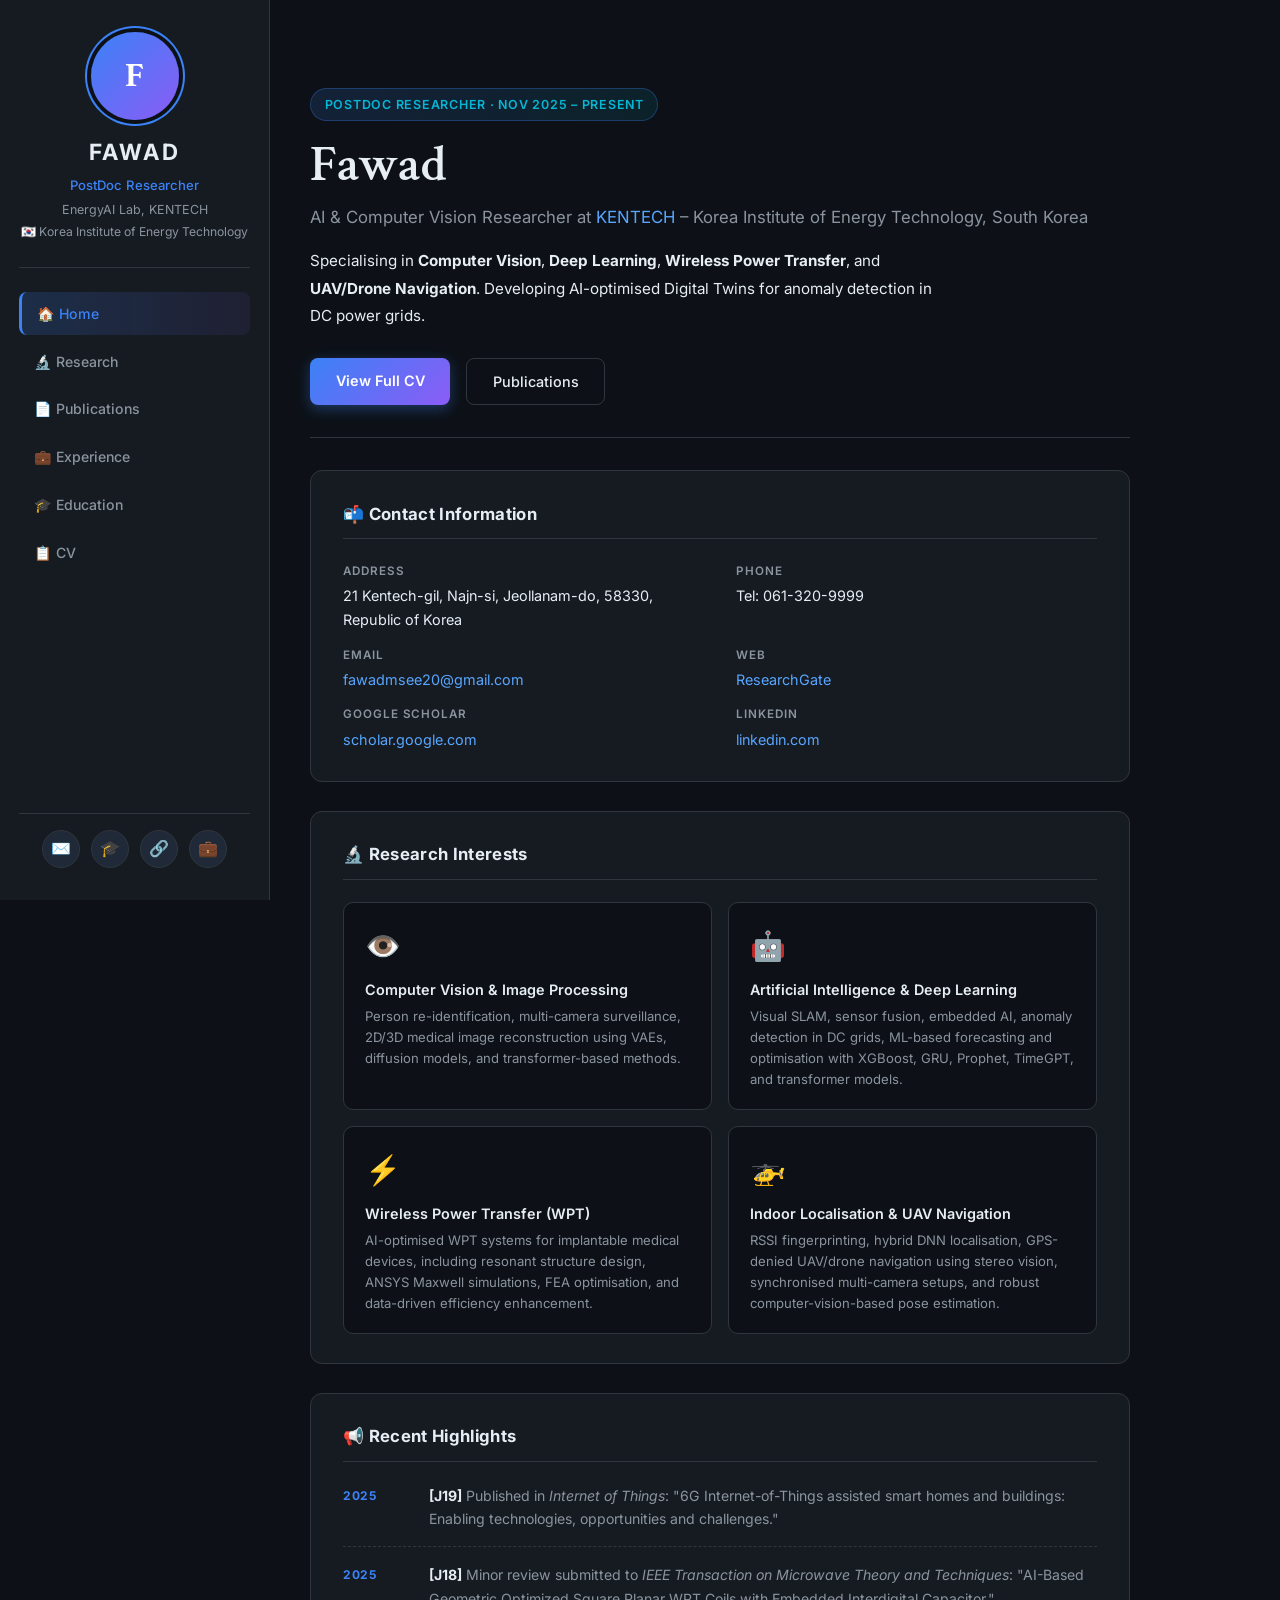
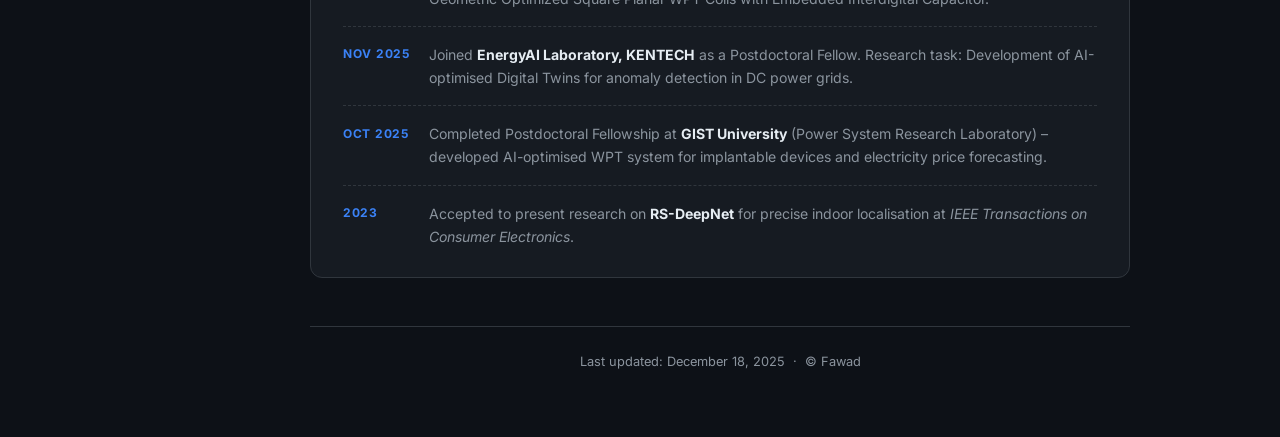
==== index.html @ e208a53b "Initial website upload" ====
<!DOCTYPE html>
<html lang="en">
<head>
  <meta charset="UTF-8" />
  <meta name="viewport" content="width=device-width, initial-scale=1.0" />
  <title>Fawad – PostDoc Researcher | EnergyAI, KENTECH</title>
  <meta name="description" content="Personal academic homepage of Fawad, PostDoc Researcher at EnergyAI Lab, KENTECH, South Korea. Research in Computer Vision, AI, Wireless Power Transfer, and UAV Navigation." />
  <link rel="preconnect" href="https://fonts.googleapis.com" />
  <link rel="preconnect" href="https://fonts.gstatic.com" crossorigin />
  <link href="https://fonts.googleapis.com/css2?family=Inter:wght@300;400;500;600;700&family=Crimson+Text:ital,wght@0,400;0,600;1,400&display=swap" rel="stylesheet" />
  <link rel="stylesheet" href="style.css" />
</head>
<body>

  <!-- Sidebar / Navigation -->
  <aside class="sidebar" id="sidebar">
    <div class="profile-card">
      <div class="avatar-ring">
        <div class="avatar-placeholder">F</div>
      </div>
      <h1 class="profile-name">FAWAD</h1>
      <p class="profile-title">PostDoc Researcher</p>
      <p class="profile-inst">EnergyAI Lab, KENTECH</p>
      <p class="profile-loc">🇰🇷 Korea Institute of Energy Technology</p>
    </div>

    <nav class="nav-links" id="nav-links">
      <a href="index.html" class="nav-item active" id="nav-home">🏠 Home</a>
      <a href="research.html" class="nav-item" id="nav-research">🔬 Research</a>
      <a href="publications.html" class="nav-item" id="nav-pubs">📄 Publications</a>
      <a href="experience.html" class="nav-item" id="nav-exp">💼 Experience</a>
      <a href="education.html" class="nav-item" id="nav-edu">🎓 Education</a>
      <a href="cv.html" class="nav-item" id="nav-cv">📋 CV</a>
    </nav>

    <div class="social-links">
      <a href="mailto:fawadmsee20@gmail.com" class="social-btn" id="btn-email" title="Email">✉️</a>
      <a href="https://scholar.google.com/" class="social-btn" id="btn-scholar" title="Google Scholar" target="_blank">🎓</a>
      <a href="https://www.researchgate.net" class="social-btn" id="btn-rg" title="ResearchGate" target="_blank">🔗</a>
      <a href="https://www.linkedin.com/" class="social-btn" id="btn-linkedin" title="LinkedIn" target="_blank">💼</a>
    </div>
  </aside>

  <!-- Hamburger for mobile -->
  <button class="hamburger" id="hamburger" aria-label="Open menu">☰</button>

  <!-- Main Content -->
  <main class="main-content">

    <!-- Hero Section -->
    <section class="hero-section" id="section-about">
      <div class="hero-text">
        <div class="hero-badge">PostDoc Researcher · Nov 2025 – Present</div>
        <h2 class="hero-name">Fawad</h2>
        <p class="hero-subtitle">
          AI & Computer Vision Researcher at <a href="https://www.kentech.ac.kr/" target="_blank">KENTECH</a> –
          Korea Institute of Energy Technology, South Korea
        </p>
        <p class="hero-desc">
          Specialising in <strong>Computer Vision</strong>, <strong>Deep Learning</strong>,
          <strong>Wireless Power Transfer</strong>, and <strong>UAV/Drone Navigation</strong>.
          Developing AI-optimised Digital Twins for anomaly detection in DC power grids.
        </p>
        <div class="hero-actions">
          <a href="cv.html" class="btn-primary" id="btn-view-cv">View Full CV</a>
          <a href="publications.html" class="btn-secondary" id="btn-pubs">Publications</a>
        </div>
      </div>
    </section>

    <!-- Contact Info -->
    <section class="card-section" id="section-contact">
      <h3 class="section-title">📬 Contact Information</h3>
      <div class="contact-grid">
        <div class="contact-item">
          <span class="contact-label">Address</span>
          <span class="contact-value">21 Kentech-gil, Najn-si, Jeollanam-do, 58330, Republic of Korea</span>
        </div>
        <div class="contact-item">
          <span class="contact-label">Phone</span>
          <span class="contact-value">Tel: 061-320-9999</span>
        </div>
        <div class="contact-item">
          <span class="contact-label">Email</span>
          <span class="contact-value"><a href="mailto:fawadmsee20@gmail.com">fawadmsee20@gmail.com</a></span>
        </div>
        <div class="contact-item">
          <span class="contact-label">Web</span>
          <span class="contact-value"><a href="https://www.researchgate.net" target="_blank">ResearchGate</a></span>
        </div>
        <div class="contact-item">
          <span class="contact-label">Google Scholar</span>
          <span class="contact-value"><a href="https://scholar.google.com/" target="_blank">scholar.google.com</a></span>
        </div>
        <div class="contact-item">
          <span class="contact-label">LinkedIn</span>
          <span class="contact-value"><a href="https://www.linkedin.com/" target="_blank">linkedin.com</a></span>
        </div>
      </div>
    </section>

    <!-- Research Interests -->
    <section class="card-section" id="section-interests">
      <h3 class="section-title">🔬 Research Interests</h3>
      <div class="interest-grid">
        <div class="interest-card" id="interest-cv">
          <div class="interest-icon">👁️</div>
          <h4>Computer Vision & Image Processing</h4>
          <p>Person re-identification, multi-camera surveillance, 2D/3D medical image reconstruction using VAEs, diffusion models, and transformer-based methods.</p>
        </div>
        <div class="interest-card" id="interest-ai">
          <div class="interest-icon">🤖</div>
          <h4>Artificial Intelligence & Deep Learning</h4>
          <p>Visual SLAM, sensor fusion, embedded AI, anomaly detection in DC grids, ML-based forecasting and optimisation with XGBoost, GRU, Prophet, TimeGPT, and transformer models.</p>
        </div>
        <div class="interest-card" id="interest-wpt">
          <div class="interest-icon">⚡</div>
          <h4>Wireless Power Transfer (WPT)</h4>
          <p>AI-optimised WPT systems for implantable medical devices, including resonant structure design, ANSYS Maxwell simulations, FEA optimisation, and data-driven efficiency enhancement.</p>
        </div>
        <div class="interest-card" id="interest-uav">
          <div class="interest-icon">🚁</div>
          <h4>Indoor Localisation & UAV Navigation</h4>
          <p>RSSI fingerprinting, hybrid DNN localisation, GPS-denied UAV/drone navigation using stereo vision, synchronised multi-camera setups, and robust computer-vision-based pose estimation.</p>
        </div>
      </div>
    </section>

    <!-- Recent Highlights -->
    <section class="card-section" id="section-news">
      <h3 class="section-title">📢 Recent Highlights</h3>
      <ul class="news-list">
        <li class="news-item">
          <span class="news-date">2025</span>
          <div class="news-content">
            <strong>[J19]</strong> Published in <em>Internet of Things</em>: "6G Internet-of-Things assisted smart homes and buildings: Enabling technologies, opportunities and challenges."
          </div>
        </li>
        <li class="news-item">
          <span class="news-date">2025</span>
          <div class="news-content">
            <strong>[J18]</strong> Minor review submitted to <em>IEEE Transaction on Microwave Theory and Techniques</em>: "AI-Based Geometric Optimized Square Planar WPT Coils with Embedded Interdigital Capacitor."
          </div>
        </li>
        <li class="news-item">
          <span class="news-date">Nov 2025</span>
          <div class="news-content">
            Joined <strong>EnergyAI Laboratory, KENTECH</strong> as a Postdoctoral Fellow. Research task: Development of AI-optimised Digital Twins for anomaly detection in DC power grids.
          </div>
        </li>
        <li class="news-item">
          <span class="news-date">Oct 2025</span>
          <div class="news-content">
            Completed Postdoctoral Fellowship at <strong>GIST University</strong> (Power System Research Laboratory) – developed AI-optimised WPT system for implantable devices and electricity price forecasting.
          </div>
        </li>
        <li class="news-item">
          <span class="news-date">2023</span>
          <div class="news-content">
            Accepted to present research on <strong>RS-DeepNet</strong> for precise indoor localisation at <em>IEEE Transactions on Consumer Electronics</em>.
          </div>
        </li>
      </ul>
    </section>

    <footer class="page-footer">
      <p>Last updated: December 18, 2025 &nbsp;·&nbsp; © Fawad</p>
    </footer>

  </main>

  <script src="app.js"></script>
</body>
</html>
---- style.css ----
/* ===================================================
   Fawad Academic Homepage – style.css
   =================================================== */

/* --- Reset & Base --- */
*, *::before, *::after { box-sizing: border-box; margin: 0; padding: 0; }

:root {
  --bg-dark:    #0d1117;
  --bg-card:    #161b22;
  --bg-hover:   #1f2937;
  --accent:     #3b82f6;
  --accent-2:   #8b5cf6;
  --accent-3:   #06b6d4;
  --text-main:  #e6edf3;
  --text-muted: #8b949e;
  --text-link:  #58a6ff;
  --border:     #30363d;
  --sidebar-w:  270px;
  --radius:     12px;
  --shadow:     0 4px 24px rgba(0,0,0,.4);
}

html { scroll-behavior: smooth; }

body {
  font-family: 'Inter', sans-serif;
  background: var(--bg-dark);
  color: var(--text-main);
  display: flex;
  min-height: 100vh;
  line-height: 1.7;
}

a { color: var(--text-link); text-decoration: none; transition: color .2s; }
a:hover { color: #79c0ff; text-decoration: underline; }

/* ===================================================
   SIDEBAR
   =================================================== */
.sidebar {
  width: var(--sidebar-w);
  min-height: 100vh;
  background: var(--bg-card);
  border-right: 1px solid var(--border);
  position: fixed;
  top: 0; left: 0;
  display: flex;
  flex-direction: column;
  padding: 2rem 1.2rem;
  gap: 1.5rem;
  z-index: 100;
  transition: transform .3s ease;
}

/* Profile Card */
.profile-card {
  text-align: center;
  padding-bottom: 1.5rem;
  border-bottom: 1px solid var(--border);
}

.avatar-ring {
  width: 88px; height: 88px;
  border-radius: 50%;
  background: linear-gradient(135deg, var(--accent), var(--accent-2));
  display: flex; align-items: center; justify-content: center;
  margin: 0 auto 0.8rem;
  box-shadow: 0 0 0 4px var(--bg-dark), 0 0 0 6px var(--accent);
  animation: pulse-ring 3s ease-in-out infinite;
}

@keyframes pulse-ring {
  0%, 100% { box-shadow: 0 0 0 4px var(--bg-dark), 0 0 0 6px var(--accent); }
  50%       { box-shadow: 0 0 0 4px var(--bg-dark), 0 0 0 8px var(--accent-2); }
}

.avatar-placeholder {
  font-size: 2.2rem;
  font-weight: 700;
  color: #fff;
  font-family: 'Crimson Text', serif;
}

.profile-name {
  font-size: 1.4rem;
  font-weight: 700;
  letter-spacing: 0.12em;
  color: var(--text-main);
  margin-bottom: 0.2rem;
}

.profile-title {
  font-size: 0.82rem;
  color: var(--accent);
  font-weight: 500;
  margin-bottom: 0.15rem;
}

.profile-inst {
  font-size: 0.78rem;
  color: var(--text-muted);
  margin-bottom: 0.15rem;
}

.profile-loc {
  font-size: 0.76rem;
  color: var(--text-muted);
}

/* Nav Links */
.nav-links {
  display: flex;
  flex-direction: column;
  gap: 0.3rem;
  flex: 1;
}

.nav-item {
  display: block;
  padding: 0.6rem 0.9rem;
  border-radius: 8px;
  font-size: 0.88rem;
  font-weight: 500;
  color: var(--text-muted);
  transition: background .2s, color .2s, transform .15s;
  text-decoration: none;
}

.nav-item:hover {
  background: var(--bg-hover);
  color: var(--text-main);
  transform: translateX(4px);
  text-decoration: none;
}

.nav-item.active {
  background: linear-gradient(90deg, rgba(59,130,246,.18), rgba(139,92,246,.08));
  color: var(--accent);
  border-left: 3px solid var(--accent);
}

/* Social Links */
.social-links {
  display: flex;
  justify-content: center;
  gap: 0.7rem;
  padding-top: 1rem;
  border-top: 1px solid var(--border);
}

.social-btn {
  width: 38px; height: 38px;
  border-radius: 50%;
  background: var(--bg-hover);
  border: 1px solid var(--border);
  display: flex; align-items: center; justify-content: center;
  font-size: 1rem;
  text-decoration: none;
  transition: transform .2s, background .2s, box-shadow .2s;
}

.social-btn:hover {
  transform: translateY(-3px);
  background: var(--accent);
  box-shadow: 0 4px 12px rgba(59,130,246,.4);
  text-decoration: none;
}

/* ===================================================
   MAIN CONTENT
   =================================================== */
.main-content {
  margin-left: var(--sidebar-w);
  flex: 1;
  padding: 2.5rem 2.5rem 4rem;
  max-width: 900px;
}

/* ===================================================
   HERO SECTION
   =================================================== */
.hero-section {
  padding: 3rem 0 2rem;
  border-bottom: 1px solid var(--border);
  margin-bottom: 2rem;
}

.hero-badge {
  display: inline-block;
  background: linear-gradient(90deg, rgba(59,130,246,.15), rgba(6,182,212,.1));
  border: 1px solid rgba(59,130,246,.3);
  color: var(--accent-3);
  font-size: 0.78rem;
  font-weight: 600;
  padding: 0.3rem 0.85rem;
  border-radius: 999px;
  letter-spacing: 0.06em;
  margin-bottom: 1rem;
  text-transform: uppercase;
}

.hero-name {
  font-family: 'Crimson Text', serif;
  font-size: 3.2rem;
  font-weight: 600;
  color: var(--text-main);
  line-height: 1.1;
  margin-bottom: 0.6rem;
  background: linear-gradient(135deg, #e6edf3 40%, var(--accent));
  -webkit-background-clip: text;
  -webkit-text-fill-color: transparent;
  background-clip: text;
}

.hero-subtitle {
  font-size: 1.05rem;
  color: var(--text-muted);
  margin-bottom: 1rem;
}

.hero-desc {
  font-size: 0.95rem;
  color: var(--text-main);
  max-width: 640px;
  margin-bottom: 1.8rem;
  line-height: 1.8;
}

.hero-actions {
  display: flex;
  gap: 1rem;
  flex-wrap: wrap;
}

.btn-primary {
  padding: 0.65rem 1.6rem;
  background: linear-gradient(135deg, var(--accent), var(--accent-2));
  color: #fff;
  border-radius: 8px;
  font-weight: 600;
  font-size: 0.9rem;
  transition: transform .2s, box-shadow .2s;
  text-decoration: none;
  box-shadow: 0 4px 14px rgba(59,130,246,.35);
}

.btn-primary:hover {
  transform: translateY(-2px);
  box-shadow: 0 6px 20px rgba(59,130,246,.5);
  color: #fff;
  text-decoration: none;
}

.btn-secondary {
  padding: 0.65rem 1.6rem;
  background: transparent;
  color: var(--text-main);
  border: 1px solid var(--border);
  border-radius: 8px;
  font-weight: 500;
  font-size: 0.9rem;
  transition: background .2s, border-color .2s, transform .2s;
  text-decoration: none;
}

.btn-secondary:hover {
  background: var(--bg-hover);
  border-color: var(--accent);
  color: var(--text-main);
  transform: translateY(-2px);
  text-decoration: none;
}

/* ===================================================
   CARD SECTIONS
   =================================================== */
.card-section {
  background: var(--bg-card);
  border: 1px solid var(--border);
  border-radius: var(--radius);
  padding: 1.8rem 2rem;
  margin-bottom: 1.8rem;
  transition: box-shadow .3s;
}

.card-section:hover {
  box-shadow: var(--shadow);
}

.section-title {
  font-size: 1.05rem;
  font-weight: 700;
  color: var(--text-main);
  margin-bottom: 1.4rem;
  padding-bottom: 0.6rem;
  border-bottom: 1px solid var(--border);
  letter-spacing: 0.02em;
}

/* Contact Grid */
.contact-grid {
  display: grid;
  grid-template-columns: 1fr 1fr;
  gap: 0.8rem 2rem;
}

.contact-item {
  display: flex;
  flex-direction: column;
  gap: 0.15rem;
}

.contact-label {
  font-size: 0.73rem;
  text-transform: uppercase;
  letter-spacing: 0.08em;
  color: var(--text-muted);
  font-weight: 600;
}

.contact-value {
  font-size: 0.9rem;
  color: var(--text-main);
}

/* Interest Cards */
.interest-grid {
  display: grid;
  grid-template-columns: 1fr 1fr;
  gap: 1rem;
}

.interest-card {
  background: var(--bg-dark);
  border: 1px solid var(--border);
  border-radius: 10px;
  padding: 1.2rem 1.3rem;
  transition: border-color .25s, transform .25s, box-shadow .25s;
  cursor: default;
}

.interest-card:hover {
  border-color: var(--accent);
  transform: translateY(-3px);
  box-shadow: 0 8px 24px rgba(59,130,246,.15);
}

.interest-icon {
  font-size: 1.8rem;
  margin-bottom: 0.6rem;
}

.interest-card h4 {
  font-size: 0.9rem;
  font-weight: 600;
  color: var(--text-main);
  margin-bottom: 0.4rem;
  line-height: 1.3;
}

.interest-card p {
  font-size: 0.82rem;
  color: var(--text-muted);
  line-height: 1.6;
}

/* News List */
.news-list {
  list-style: none;
  display: flex;
  flex-direction: column;
  gap: 1rem;
}

.news-item {
  display: flex;
  gap: 1rem;
  align-items: flex-start;
  padding-bottom: 1rem;
  border-bottom: 1px dashed var(--border);
}

.news-item:last-child { border-bottom: none; padding-bottom: 0; }

.news-date {
  min-width: 70px;
  font-size: 0.75rem;
  font-weight: 700;
  color: var(--accent);
  text-transform: uppercase;
  letter-spacing: 0.06em;
  padding-top: 0.1rem;
}

.news-content {
  font-size: 0.88rem;
  color: var(--text-muted);
  line-height: 1.65;
}

.news-content strong { color: var(--text-main); }

/* ===================================================
   PUBLICATION LIST
   =================================================== */
.pub-list { list-style: none; display: flex; flex-direction: column; gap: 1.2rem; }

.pub-item {
  background: var(--bg-dark);
  border: 1px solid var(--border);
  border-left: 3px solid var(--accent);
  border-radius: 8px;
  padding: 1rem 1.2rem;
  transition: border-color .25s, box-shadow .25s;
}

.pub-item:hover {
  border-left-color: var(--accent-2);
  box-shadow: 0 4px 16px rgba(139,92,246,.15);
}

.pub-label {
  font-size: 0.72rem;
  font-weight: 700;
  color: var(--accent);
  letter-spacing: 0.08em;
  text-transform: uppercase;
  margin-bottom: 0.3rem;
}

.pub-title {
  font-size: 0.9rem;
  font-weight: 600;
  color: var(--text-main);
  line-height: 1.4;
  margin-bottom: 0.3rem;
}

.pub-authors {
  font-size: 0.82rem;
  color: var(--text-muted);
  margin-bottom: 0.25rem;
}

.pub-venue {
  font-size: 0.8rem;
  color: var(--accent-3);
  font-style: italic;
}

.pub-doi {
  font-size: 0.78rem;
  color: var(--text-muted);
  margin-top: 0.3rem;
}

/* ===================================================
   EXPERIENCE / TIMELINE
   =================================================== */
.timeline { display: flex; flex-direction: column; gap: 0; }

.timeline-item {
  display: flex;
  gap: 1.2rem;
  padding-bottom: 1.8rem;
  position: relative;
}

.timeline-item::before {
  content: '';
  position: absolute;
  left: 18px; top: 30px;
  width: 2px;
  height: calc(100% - 10px);
  background: var(--border);
}

.timeline-item:last-child::before { display: none; }

.timeline-dot {
  min-width: 38px; min-height: 38px;
  width: 38px; height: 38px;
  border-radius: 50%;
  background: linear-gradient(135deg, var(--accent), var(--accent-2));
  display: flex; align-items: center; justify-content: center;
  font-size: 1rem;
  flex-shrink: 0;
  margin-top: 0.2rem;
  box-shadow: 0 0 0 3px var(--bg-dark);
}

.timeline-body { flex: 1; }

.timeline-date {
  font-size: 0.75rem;
  font-weight: 700;
  color: var(--accent);
  letter-spacing: 0.06em;
  text-transform: uppercase;
  margin-bottom: 0.2rem;
}

.timeline-title {
  font-size: 1rem;
  font-weight: 700;
  color: var(--text-main);
  margin-bottom: 0.15rem;
}

.timeline-sub {
  font-size: 0.85rem;
  color: var(--accent-3);
  font-style: italic;
  margin-bottom: 0.5rem;
}

.timeline-desc {
  font-size: 0.85rem;
  color: var(--text-muted);
  line-height: 1.6;
}

.timeline-desc ul {
  padding-left: 1.2rem;
  margin-top: 0.4rem;
}

.timeline-desc li { margin-bottom: 0.25rem; }

/* ===================================================
   CV PAGE
   =================================================== */
.cv-embed-section {
  text-align: center;
  padding: 2rem 0;
}

.cv-embed-section iframe {
  width: 100%;
  height: 80vh;
  border: 1px solid var(--border);
  border-radius: var(--radius);
}

.cv-download-bar {
  display: flex;
  justify-content: center;
  gap: 1rem;
  margin-bottom: 1.5rem;
  flex-wrap: wrap;
}

/* ===================================================
   HAMBURGER (mobile)
   =================================================== */
.hamburger {
  display: none;
  position: fixed;
  top: 1rem; left: 1rem;
  z-index: 200;
  background: var(--bg-card);
  border: 1px solid var(--border);
  color: var(--text-main);
  width: 42px; height: 42px;
  border-radius: 8px;
  font-size: 1.3rem;
  cursor: pointer;
}

/* ===================================================
   FOOTER
   =================================================== */
.page-footer {
  margin-top: 3rem;
  padding-top: 1.5rem;
  border-top: 1px solid var(--border);
  text-align: center;
  font-size: 0.8rem;
  color: var(--text-muted);
}

/* ===================================================
   RESPONSIVE
   =================================================== */
@media (max-width: 900px) {
  .interest-grid { grid-template-columns: 1fr; }
  .contact-grid  { grid-template-columns: 1fr; }
}

@media (max-width: 720px) {
  .sidebar {
    transform: translateX(-100%);
  }
  .sidebar.open {
    transform: translateX(0);
  }
  .hamburger { display: flex; align-items: center; justify-content: center; }
  .main-content {
    margin-left: 0;
    padding: 1.5rem 1.2rem 3rem;
  }
}
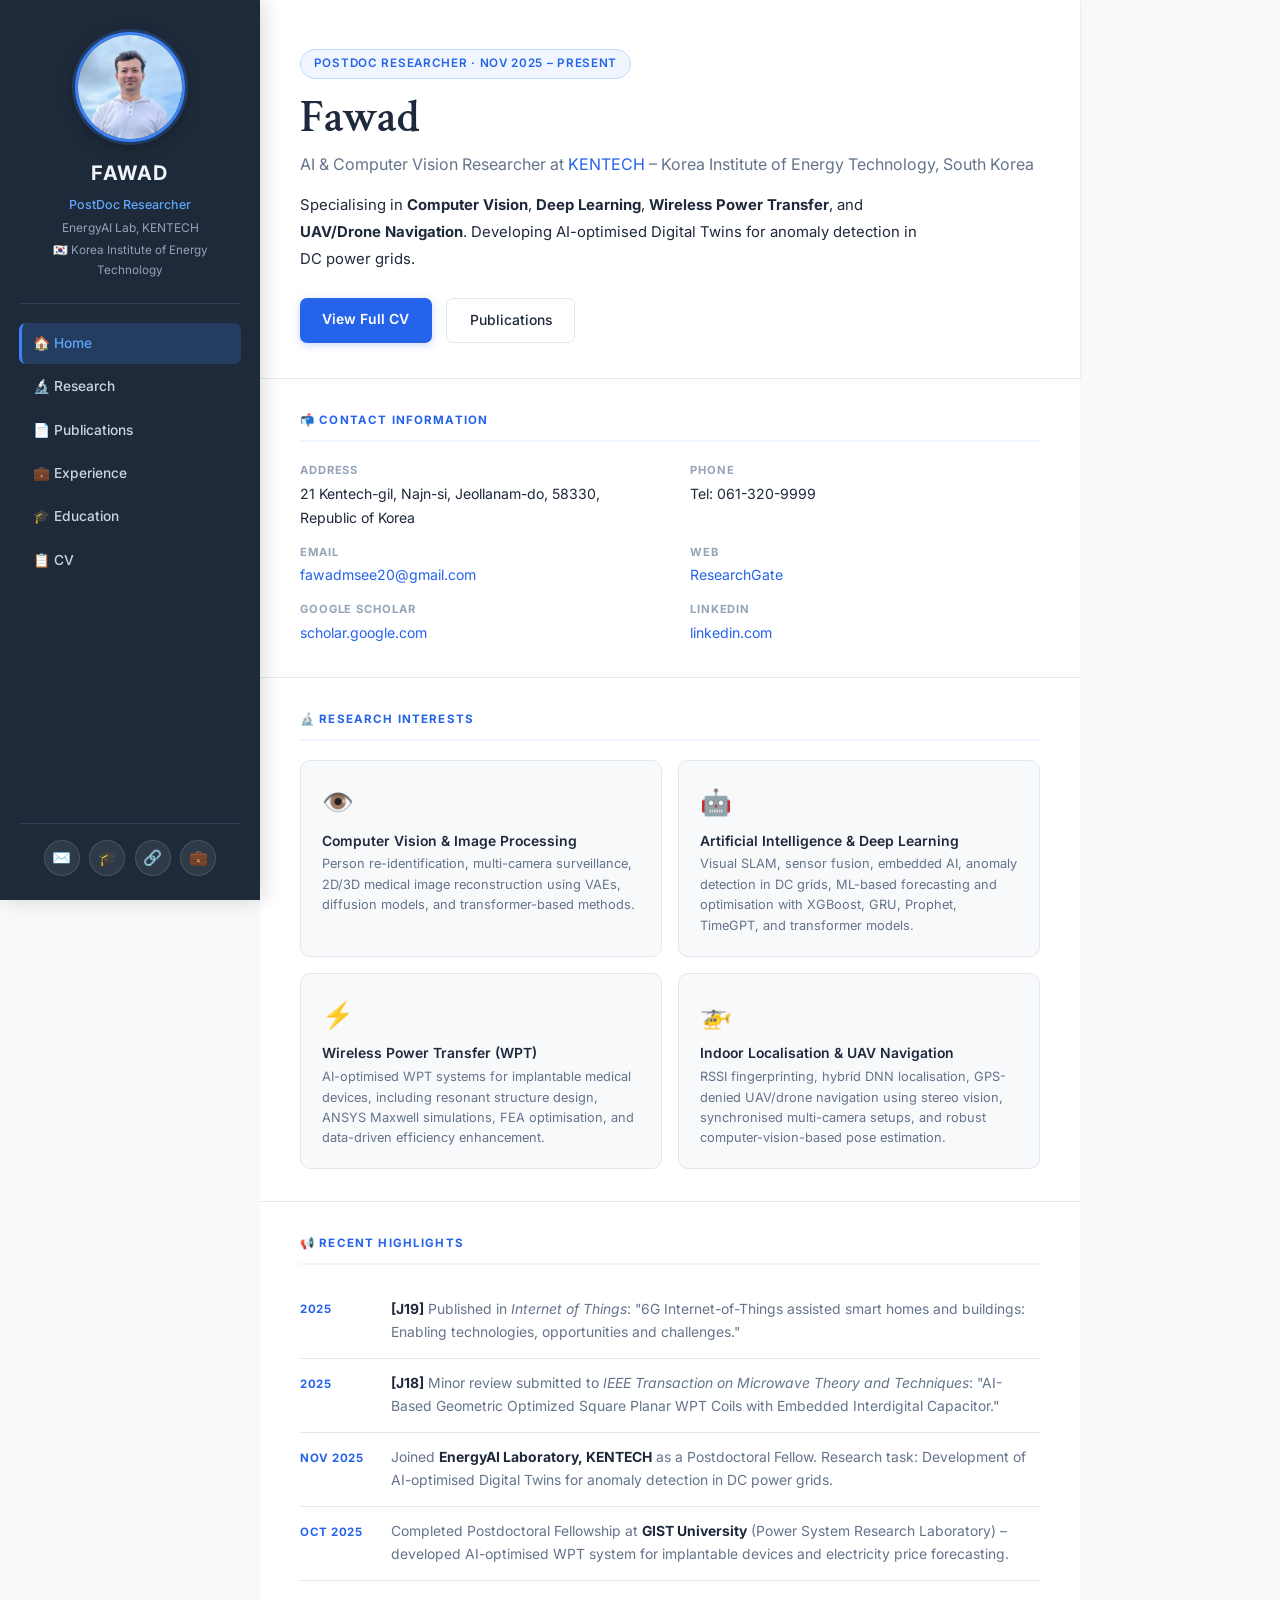
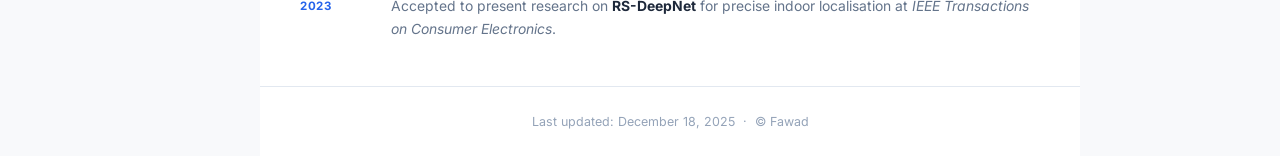
==== commit 875ffe82: "Update theme to light academic style and add profile photo" ====
--- a/index.html
+++ b/index.html
@@ -16,7 +16,7 @@
   <aside class="sidebar" id="sidebar">
     <div class="profile-card">
       <div class="avatar-ring">
-        <div class="avatar-placeholder">F</div>
+        <img src="FawadProfile.jpeg" alt="Fawad profile photo" />
       </div>
       <h1 class="profile-name">FAWAD</h1>
       <p class="profile-title">PostDoc Researcher</p>
--- a/style.css
+++ b/style.css
@@ -1,169 +1,188 @@
 /* ===================================================
-   Fawad Academic Homepage – style.css
+   Fawad Academic Homepage – style.css  (Light Academic Theme)
    =================================================== */
 
 /* --- Reset & Base --- */
 *, *::before, *::after { box-sizing: border-box; margin: 0; padding: 0; }
 
 :root {
-  --bg-dark:    #0d1117;
-  --bg-card:    #161b22;
-  --bg-hover:   #1f2937;
-  --accent:     #3b82f6;
-  --accent-2:   #8b5cf6;
-  --accent-3:   #06b6d4;
-  --text-main:  #e6edf3;
-  --text-muted: #8b949e;
-  --text-link:  #58a6ff;
-  --border:     #30363d;
-  --sidebar-w:  270px;
-  --radius:     12px;
-  --shadow:     0 4px 24px rgba(0,0,0,.4);
+  --bg:         #f8f9fb;
+  --bg-white:   #ffffff;
+  --bg-sidebar: #1e2a3a;
+  --bg-sidebar-hover: #2d3f55;
+  --accent:     #2563eb;
+  --accent-2:   #7c3aed;
+  --accent-light: #eff6ff;
+  --text-main:  #1e293b;
+  --text-muted: #64748b;
+  --text-light: #94a3b8;
+  --text-sidebar: #cbd5e1;
+  --text-sidebar-muted: #94a3b8;
+  --border:     #e2e8f0;
+  --border-sidebar: #2d3f55;
+  --sidebar-w:  260px;
+  --radius:     10px;
+  --shadow-sm:  0 1px 3px rgba(0,0,0,.08), 0 1px 2px rgba(0,0,0,.05);
+  --shadow:     0 4px 16px rgba(0,0,0,.08);
+  --shadow-lg:  0 10px 40px rgba(0,0,0,.12);
 }
 
 html { scroll-behavior: smooth; }
 
 body {
-  font-family: 'Inter', sans-serif;
-  background: var(--bg-dark);
+  font-family: 'Inter', -apple-system, BlinkMacSystemFont, 'Segoe UI', sans-serif;
+  background: var(--bg);
   color: var(--text-main);
   display: flex;
   min-height: 100vh;
   line-height: 1.7;
 }
 
-a { color: var(--text-link); text-decoration: none; transition: color .2s; }
-a:hover { color: #79c0ff; text-decoration: underline; }
-
-/* ===================================================
-   SIDEBAR
+a { color: var(--accent); text-decoration: none; transition: color .2s; }
+a:hover { color: #1d4ed8; text-decoration: underline; }
+
+/* ===================================================
+   SIDEBAR  (dark navy)
    =================================================== */
 .sidebar {
   width: var(--sidebar-w);
   min-height: 100vh;
-  background: var(--bg-card);
-  border-right: 1px solid var(--border);
+  background: var(--bg-sidebar);
   position: fixed;
   top: 0; left: 0;
   display: flex;
   flex-direction: column;
-  padding: 2rem 1.2rem;
-  gap: 1.5rem;
+  padding: 2rem 1.2rem 1.5rem;
+  gap: 1.2rem;
   z-index: 100;
   transition: transform .3s ease;
+  box-shadow: 3px 0 20px rgba(0,0,0,.15);
 }
 
 /* Profile Card */
 .profile-card {
   text-align: center;
-  padding-bottom: 1.5rem;
-  border-bottom: 1px solid var(--border);
+  padding-bottom: 1.4rem;
+  border-bottom: 1px solid var(--border-sidebar);
 }
 
 .avatar-ring {
-  width: 88px; height: 88px;
+  width: 110px; height: 110px;
   border-radius: 50%;
-  background: linear-gradient(135deg, var(--accent), var(--accent-2));
+  overflow: hidden;
+  margin: 0 auto 0.9rem;
+  border: 3px solid #3b82f6;
+  box-shadow: 0 0 0 3px rgba(59,130,246,.25), 0 4px 16px rgba(0,0,0,.3);
+  transition: transform .3s, box-shadow .3s;
+}
+
+.avatar-ring:hover {
+  transform: scale(1.04);
+  box-shadow: 0 0 0 4px rgba(59,130,246,.4), 0 6px 24px rgba(0,0,0,.35);
+}
+
+.avatar-ring img {
+  width: 100%; height: 100%;
+  object-fit: cover;
+  display: block;
+}
+
+/* Fallback if no photo */
+.avatar-placeholder {
+  width: 100%; height: 100%;
+  background: linear-gradient(135deg, #3b82f6, #7c3aed);
   display: flex; align-items: center; justify-content: center;
-  margin: 0 auto 0.8rem;
-  box-shadow: 0 0 0 4px var(--bg-dark), 0 0 0 6px var(--accent);
-  animation: pulse-ring 3s ease-in-out infinite;
-}
-
-@keyframes pulse-ring {
-  0%, 100% { box-shadow: 0 0 0 4px var(--bg-dark), 0 0 0 6px var(--accent); }
-  50%       { box-shadow: 0 0 0 4px var(--bg-dark), 0 0 0 8px var(--accent-2); }
-}
-
-.avatar-placeholder {
-  font-size: 2.2rem;
+  font-size: 2.4rem;
   font-weight: 700;
   color: #fff;
-  font-family: 'Crimson Text', serif;
 }
 
 .profile-name {
-  font-size: 1.4rem;
-  font-weight: 700;
-  letter-spacing: 0.12em;
-  color: var(--text-main);
+  font-size: 1.25rem;
+  font-weight: 700;
+  letter-spacing: 0.08em;
+  color: #f1f5f9;
   margin-bottom: 0.2rem;
 }
 
 .profile-title {
-  font-size: 0.82rem;
-  color: var(--accent);
+  font-size: 0.78rem;
+  color: #60a5fa;
   font-weight: 500;
+  margin-bottom: 0.2rem;
+}
+
+.profile-inst {
+  font-size: 0.75rem;
+  color: var(--text-sidebar-muted);
   margin-bottom: 0.15rem;
 }
 
-.profile-inst {
-  font-size: 0.78rem;
-  color: var(--text-muted);
-  margin-bottom: 0.15rem;
-}
-
 .profile-loc {
-  font-size: 0.76rem;
-  color: var(--text-muted);
+  font-size: 0.73rem;
+  color: var(--text-sidebar-muted);
 }
 
 /* Nav Links */
 .nav-links {
   display: flex;
   flex-direction: column;
-  gap: 0.3rem;
+  gap: 0.15rem;
   flex: 1;
 }
 
 .nav-item {
   display: block;
-  padding: 0.6rem 0.9rem;
-  border-radius: 8px;
-  font-size: 0.88rem;
+  padding: 0.55rem 0.85rem;
+  border-radius: 7px;
+  font-size: 0.86rem;
   font-weight: 500;
-  color: var(--text-muted);
-  transition: background .2s, color .2s, transform .15s;
+  color: var(--text-sidebar);
+  transition: background .18s, color .18s, transform .15s;
   text-decoration: none;
 }
 
 .nav-item:hover {
-  background: var(--bg-hover);
-  color: var(--text-main);
-  transform: translateX(4px);
+  background: var(--bg-sidebar-hover);
+  color: #f1f5f9;
+  transform: translateX(3px);
   text-decoration: none;
 }
 
 .nav-item.active {
-  background: linear-gradient(90deg, rgba(59,130,246,.18), rgba(139,92,246,.08));
-  color: var(--accent);
-  border-left: 3px solid var(--accent);
+  background: rgba(59,130,246,.2);
+  color: #60a5fa;
+  border-left: 3px solid #3b82f6;
+  padding-left: calc(0.85rem - 3px);
 }
 
 /* Social Links */
 .social-links {
   display: flex;
   justify-content: center;
-  gap: 0.7rem;
+  gap: 0.6rem;
   padding-top: 1rem;
-  border-top: 1px solid var(--border);
+  border-top: 1px solid var(--border-sidebar);
+  flex-wrap: wrap;
 }
 
 .social-btn {
-  width: 38px; height: 38px;
+  width: 36px; height: 36px;
   border-radius: 50%;
-  background: var(--bg-hover);
-  border: 1px solid var(--border);
+  background: rgba(255,255,255,.08);
+  border: 1px solid rgba(255,255,255,.12);
   display: flex; align-items: center; justify-content: center;
-  font-size: 1rem;
-  text-decoration: none;
+  font-size: 0.95rem;
+  text-decoration: none;
+  color: var(--text-sidebar);
   transition: transform .2s, background .2s, box-shadow .2s;
 }
 
 .social-btn:hover {
-  transform: translateY(-3px);
-  background: var(--accent);
-  box-shadow: 0 4px 12px rgba(59,130,246,.4);
+  transform: translateY(-2px);
+  background: #3b82f6;
+  box-shadow: 0 4px 10px rgba(59,130,246,.4);
+  color: #fff;
   text-decoration: none;
 }
 
@@ -173,102 +192,101 @@
 .main-content {
   margin-left: var(--sidebar-w);
   flex: 1;
-  padding: 2.5rem 2.5rem 4rem;
-  max-width: 900px;
+  padding: 0;
+  max-width: 820px;
 }
 
 /* ===================================================
    HERO SECTION
    =================================================== */
 .hero-section {
-  padding: 3rem 0 2rem;
+  background: var(--bg-white);
+  padding: 3rem 2.5rem 2.2rem;
   border-bottom: 1px solid var(--border);
-  margin-bottom: 2rem;
+  margin-bottom: 0;
+  box-shadow: var(--shadow-sm);
 }
 
 .hero-badge {
   display: inline-block;
-  background: linear-gradient(90deg, rgba(59,130,246,.15), rgba(6,182,212,.1));
-  border: 1px solid rgba(59,130,246,.3);
-  color: var(--accent-3);
-  font-size: 0.78rem;
+  background: var(--accent-light);
+  border: 1px solid #bfdbfe;
+  color: var(--accent);
+  font-size: 0.73rem;
   font-weight: 600;
-  padding: 0.3rem 0.85rem;
+  padding: 0.25rem 0.8rem;
   border-radius: 999px;
   letter-spacing: 0.06em;
-  margin-bottom: 1rem;
+  margin-bottom: 0.9rem;
   text-transform: uppercase;
 }
 
 .hero-name {
-  font-family: 'Crimson Text', serif;
-  font-size: 3.2rem;
+  font-family: 'Crimson Text', Georgia, 'Times New Roman', serif;
+  font-size: 2.8rem;
   font-weight: 600;
   color: var(--text-main);
   line-height: 1.1;
-  margin-bottom: 0.6rem;
-  background: linear-gradient(135deg, #e6edf3 40%, var(--accent));
-  -webkit-background-clip: text;
-  -webkit-text-fill-color: transparent;
-  background-clip: text;
+  margin-bottom: 0.5rem;
 }
 
 .hero-subtitle {
-  font-size: 1.05rem;
+  font-size: 1rem;
   color: var(--text-muted);
-  margin-bottom: 1rem;
+  margin-bottom: 0.9rem;
 }
 
 .hero-desc {
-  font-size: 0.95rem;
+  font-size: 0.93rem;
   color: var(--text-main);
   max-width: 640px;
-  margin-bottom: 1.8rem;
+  margin-bottom: 1.6rem;
   line-height: 1.8;
 }
 
 .hero-actions {
   display: flex;
-  gap: 1rem;
+  gap: 0.9rem;
   flex-wrap: wrap;
 }
 
 .btn-primary {
-  padding: 0.65rem 1.6rem;
-  background: linear-gradient(135deg, var(--accent), var(--accent-2));
+  padding: 0.6rem 1.4rem;
+  background: var(--accent);
   color: #fff;
-  border-radius: 8px;
+  border-radius: 7px;
   font-weight: 600;
-  font-size: 0.9rem;
-  transition: transform .2s, box-shadow .2s;
-  text-decoration: none;
-  box-shadow: 0 4px 14px rgba(59,130,246,.35);
+  font-size: 0.87rem;
+  transition: background .2s, transform .15s, box-shadow .2s;
+  text-decoration: none;
+  box-shadow: 0 2px 8px rgba(37,99,235,.25);
 }
 
 .btn-primary:hover {
-  transform: translateY(-2px);
-  box-shadow: 0 6px 20px rgba(59,130,246,.5);
+  background: #1d4ed8;
+  transform: translateY(-1px);
+  box-shadow: 0 4px 14px rgba(37,99,235,.35);
   color: #fff;
   text-decoration: none;
 }
 
 .btn-secondary {
-  padding: 0.65rem 1.6rem;
-  background: transparent;
+  padding: 0.6rem 1.4rem;
+  background: var(--bg-white);
   color: var(--text-main);
   border: 1px solid var(--border);
-  border-radius: 8px;
+  border-radius: 7px;
   font-weight: 500;
-  font-size: 0.9rem;
-  transition: background .2s, border-color .2s, transform .2s;
+  font-size: 0.87rem;
+  transition: background .2s, border-color .2s, transform .15s;
   text-decoration: none;
 }
 
 .btn-secondary:hover {
-  background: var(--bg-hover);
+  background: var(--bg);
   border-color: var(--accent);
-  color: var(--text-main);
-  transform: translateY(-2px);
+  color: var(--accent);
+  transform: translateY(-1px);
   text-decoration: none;
 }
 
@@ -276,51 +294,50 @@
    CARD SECTIONS
    =================================================== */
 .card-section {
-  background: var(--bg-card);
-  border: 1px solid var(--border);
-  border-radius: var(--radius);
-  padding: 1.8rem 2rem;
-  margin-bottom: 1.8rem;
-  transition: box-shadow .3s;
-}
-
-.card-section:hover {
-  box-shadow: var(--shadow);
+  background: var(--bg-white);
+  border-bottom: 1px solid var(--border);
+  padding: 2rem 2.5rem;
+  transition: none;
+}
+
+.card-section:last-of-type {
+  border-bottom: none;
 }
 
 .section-title {
-  font-size: 1.05rem;
-  font-weight: 700;
-  color: var(--text-main);
-  margin-bottom: 1.4rem;
+  font-size: 0.72rem;
+  font-weight: 700;
+  color: var(--accent);
+  margin-bottom: 1.2rem;
   padding-bottom: 0.6rem;
-  border-bottom: 1px solid var(--border);
-  letter-spacing: 0.02em;
+  border-bottom: 2px solid var(--accent-light);
+  letter-spacing: 0.1em;
+  text-transform: uppercase;
 }
 
 /* Contact Grid */
 .contact-grid {
   display: grid;
   grid-template-columns: 1fr 1fr;
-  gap: 0.8rem 2rem;
+  gap: 0.8rem 2.5rem;
 }
 
 .contact-item {
   display: flex;
   flex-direction: column;
-  gap: 0.15rem;
+  gap: 0.1rem;
 }
 
 .contact-label {
-  font-size: 0.73rem;
+  font-size: 0.7rem;
   text-transform: uppercase;
   letter-spacing: 0.08em;
-  color: var(--text-muted);
-  font-weight: 600;
+  color: var(--text-light);
+  font-weight: 700;
 }
 
 .contact-value {
-  font-size: 0.9rem;
+  font-size: 0.88rem;
   color: var(--text-main);
 }
 
@@ -332,35 +349,35 @@
 }
 
 .interest-card {
-  background: var(--bg-dark);
+  background: var(--bg);
   border: 1px solid var(--border);
-  border-radius: 10px;
+  border-radius: var(--radius);
   padding: 1.2rem 1.3rem;
-  transition: border-color .25s, transform .25s, box-shadow .25s;
+  transition: border-color .2s, transform .2s, box-shadow .2s;
   cursor: default;
 }
 
 .interest-card:hover {
   border-color: var(--accent);
-  transform: translateY(-3px);
-  box-shadow: 0 8px 24px rgba(59,130,246,.15);
+  transform: translateY(-2px);
+  box-shadow: 0 4px 16px rgba(37,99,235,.1);
 }
 
 .interest-icon {
-  font-size: 1.8rem;
-  margin-bottom: 0.6rem;
+  font-size: 1.6rem;
+  margin-bottom: 0.5rem;
 }
 
 .interest-card h4 {
-  font-size: 0.9rem;
+  font-size: 0.87rem;
   font-weight: 600;
   color: var(--text-main);
-  margin-bottom: 0.4rem;
+  margin-bottom: 0.3rem;
   line-height: 1.3;
 }
 
 .interest-card p {
-  font-size: 0.82rem;
+  font-size: 0.8rem;
   color: var(--text-muted);
   line-height: 1.6;
 }
@@ -370,31 +387,31 @@
   list-style: none;
   display: flex;
   flex-direction: column;
-  gap: 1rem;
+  gap: 0;
 }
 
 .news-item {
   display: flex;
-  gap: 1rem;
+  gap: 1.2rem;
   align-items: flex-start;
-  padding-bottom: 1rem;
-  border-bottom: 1px dashed var(--border);
-}
-
-.news-item:last-child { border-bottom: none; padding-bottom: 0; }
+  padding: 0.85rem 0;
+  border-bottom: 1px solid var(--border);
+}
+
+.news-item:last-child { border-bottom: none; }
 
 .news-date {
-  min-width: 70px;
-  font-size: 0.75rem;
+  min-width: 72px;
+  font-size: 0.72rem;
   font-weight: 700;
   color: var(--accent);
   text-transform: uppercase;
-  letter-spacing: 0.06em;
-  padding-top: 0.1rem;
+  letter-spacing: 0.05em;
+  padding-top: 0.15rem;
 }
 
 .news-content {
-  font-size: 0.88rem;
+  font-size: 0.87rem;
   color: var(--text-muted);
   line-height: 1.65;
 }
@@ -404,29 +421,29 @@
 /* ===================================================
    PUBLICATION LIST
    =================================================== */
-.pub-list { list-style: none; display: flex; flex-direction: column; gap: 1.2rem; }
+.pub-list { list-style: none; display: flex; flex-direction: column; gap: 1rem; }
 
 .pub-item {
-  background: var(--bg-dark);
+  background: var(--bg);
   border: 1px solid var(--border);
   border-left: 3px solid var(--accent);
   border-radius: 8px;
   padding: 1rem 1.2rem;
-  transition: border-color .25s, box-shadow .25s;
+  transition: border-left-color .2s, box-shadow .2s;
 }
 
 .pub-item:hover {
   border-left-color: var(--accent-2);
-  box-shadow: 0 4px 16px rgba(139,92,246,.15);
+  box-shadow: var(--shadow-sm);
 }
 
 .pub-label {
-  font-size: 0.72rem;
+  font-size: 0.7rem;
   font-weight: 700;
   color: var(--accent);
   letter-spacing: 0.08em;
   text-transform: uppercase;
-  margin-bottom: 0.3rem;
+  margin-bottom: 0.25rem;
 }
 
 .pub-title {
@@ -434,45 +451,45 @@
   font-weight: 600;
   color: var(--text-main);
   line-height: 1.4;
-  margin-bottom: 0.3rem;
+  margin-bottom: 0.25rem;
 }
 
 .pub-authors {
   font-size: 0.82rem;
   color: var(--text-muted);
-  margin-bottom: 0.25rem;
+  margin-bottom: 0.2rem;
 }
 
 .pub-venue {
   font-size: 0.8rem;
-  color: var(--accent-3);
+  color: #059669;
   font-style: italic;
 }
 
 .pub-doi {
   font-size: 0.78rem;
-  color: var(--text-muted);
-  margin-top: 0.3rem;
-}
-
-/* ===================================================
-   EXPERIENCE / TIMELINE
-   =================================================== */
-.timeline { display: flex; flex-direction: column; gap: 0; }
+  color: var(--accent);
+  margin-top: 0.2rem;
+}
+
+/* ===================================================
+   TIMELINE
+   =================================================== */
+.timeline { display: flex; flex-direction: column; }
 
 .timeline-item {
   display: flex;
   gap: 1.2rem;
-  padding-bottom: 1.8rem;
+  padding-bottom: 2rem;
   position: relative;
 }
 
 .timeline-item::before {
   content: '';
   position: absolute;
-  left: 18px; top: 30px;
+  left: 18px; top: 36px;
   width: 2px;
-  height: calc(100% - 10px);
+  height: calc(100% - 16px);
   background: var(--border);
 }
 
@@ -482,51 +499,51 @@
   min-width: 38px; min-height: 38px;
   width: 38px; height: 38px;
   border-radius: 50%;
-  background: linear-gradient(135deg, var(--accent), var(--accent-2));
+  background: var(--accent);
   display: flex; align-items: center; justify-content: center;
   font-size: 1rem;
   flex-shrink: 0;
-  margin-top: 0.2rem;
-  box-shadow: 0 0 0 3px var(--bg-dark);
+  margin-top: 0.1rem;
+  box-shadow: 0 0 0 3px var(--bg-white), 0 0 0 5px #bfdbfe;
 }
 
 .timeline-body { flex: 1; }
 
 .timeline-date {
-  font-size: 0.75rem;
+  font-size: 0.72rem;
   font-weight: 700;
   color: var(--accent);
   letter-spacing: 0.06em;
   text-transform: uppercase;
-  margin-bottom: 0.2rem;
+  margin-bottom: 0.15rem;
 }
 
 .timeline-title {
-  font-size: 1rem;
-  font-weight: 700;
-  color: var(--text-main);
-  margin-bottom: 0.15rem;
+  font-size: 0.97rem;
+  font-weight: 700;
+  color: var(--text-main);
+  margin-bottom: 0.1rem;
 }
 
 .timeline-sub {
-  font-size: 0.85rem;
-  color: var(--accent-3);
+  font-size: 0.84rem;
+  color: var(--accent-2);
   font-style: italic;
   margin-bottom: 0.5rem;
 }
 
 .timeline-desc {
-  font-size: 0.85rem;
+  font-size: 0.84rem;
   color: var(--text-muted);
-  line-height: 1.6;
+  line-height: 1.65;
 }
 
 .timeline-desc ul {
-  padding-left: 1.2rem;
-  margin-top: 0.4rem;
-}
-
-.timeline-desc li { margin-bottom: 0.25rem; }
+  padding-left: 1.1rem;
+  margin-top: 0.3rem;
+}
+
+.timeline-desc li { margin-bottom: 0.2rem; }
 
 /* ===================================================
    CV PAGE
@@ -559,25 +576,26 @@
   position: fixed;
   top: 1rem; left: 1rem;
   z-index: 200;
-  background: var(--bg-card);
-  border: 1px solid var(--border);
-  color: var(--text-main);
+  background: var(--bg-sidebar);
+  border: none;
+  color: #fff;
   width: 42px; height: 42px;
   border-radius: 8px;
-  font-size: 1.3rem;
+  font-size: 1.25rem;
   cursor: pointer;
+  box-shadow: var(--shadow);
 }
 
 /* ===================================================
    FOOTER
    =================================================== */
 .page-footer {
-  margin-top: 3rem;
-  padding-top: 1.5rem;
+  background: var(--bg-white);
+  padding: 1.5rem 2.5rem;
   border-top: 1px solid var(--border);
   text-align: center;
-  font-size: 0.8rem;
-  color: var(--text-muted);
+  font-size: 0.78rem;
+  color: var(--text-light);
 }
 
 /* ===================================================
@@ -589,15 +607,9 @@
 }
 
 @media (max-width: 720px) {
-  .sidebar {
-    transform: translateX(-100%);
-  }
-  .sidebar.open {
-    transform: translateX(0);
-  }
+  .sidebar { transform: translateX(-100%); }
+  .sidebar.open { transform: translateX(0); }
   .hamburger { display: flex; align-items: center; justify-content: center; }
-  .main-content {
-    margin-left: 0;
-    padding: 1.5rem 1.2rem 3rem;
-  }
-}
+  .main-content { margin-left: 0; }
+  .hero-section, .card-section { padding: 1.5rem; }
+}
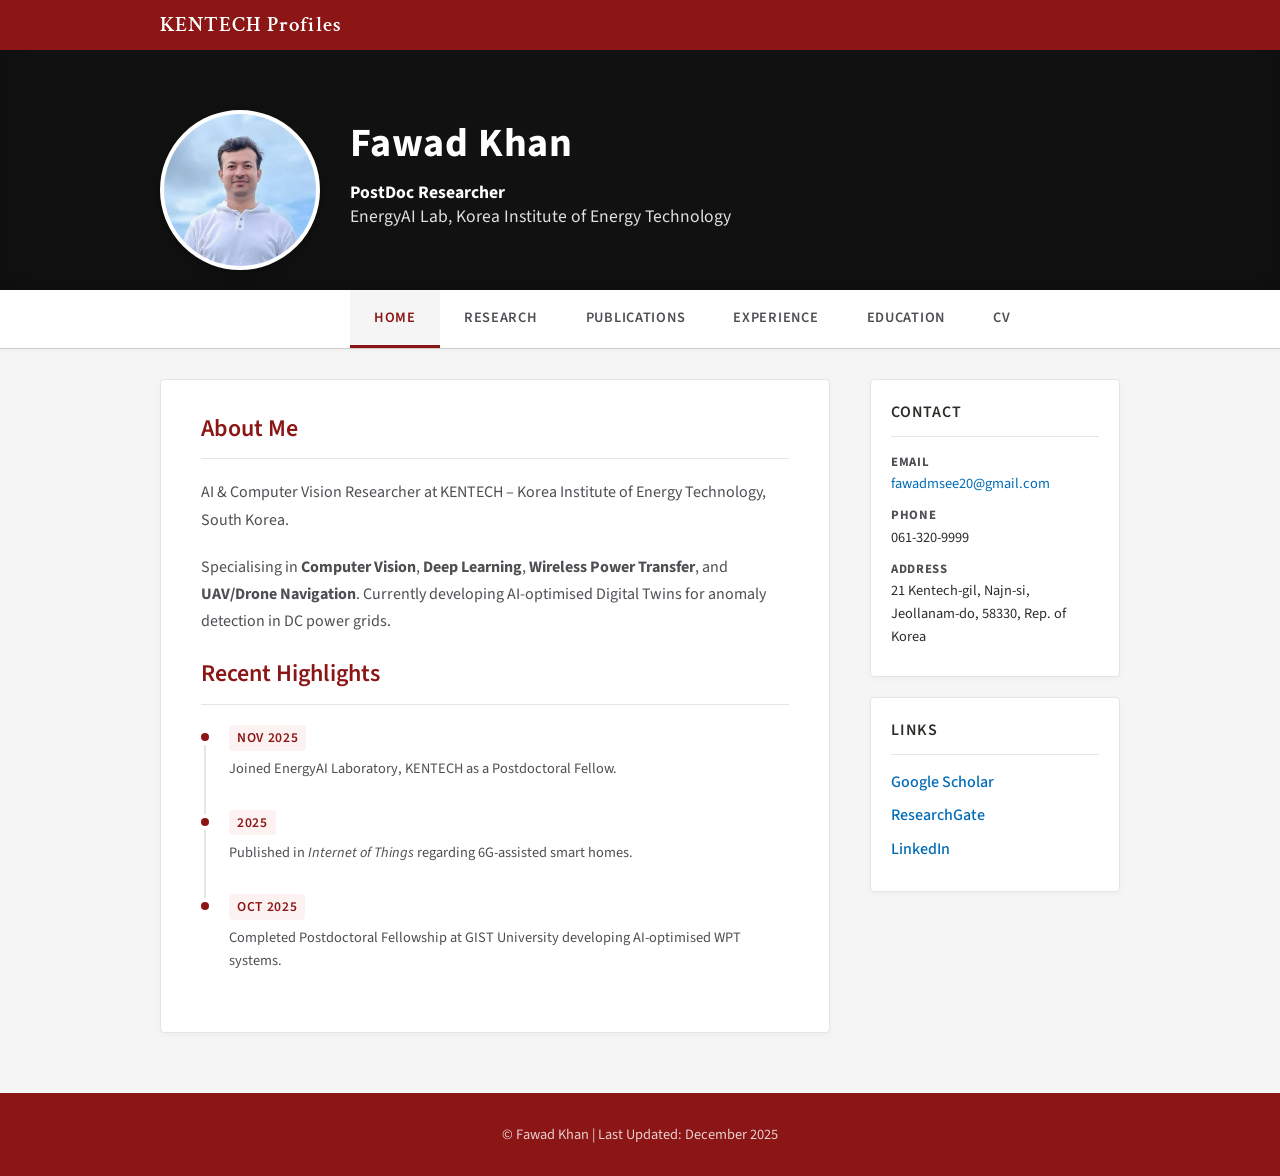
==== commit 5986d707: "Update to Stanford Profiles UI layout" ====
--- a/index.html
+++ b/index.html
@@ -3,171 +3,114 @@
 <head>
   <meta charset="UTF-8" />
   <meta name="viewport" content="width=device-width, initial-scale=1.0" />
-  <title>Fawad – PostDoc Researcher | EnergyAI, KENTECH</title>
-  <meta name="description" content="Personal academic homepage of Fawad, PostDoc Researcher at EnergyAI Lab, KENTECH, South Korea. Research in Computer Vision, AI, Wireless Power Transfer, and UAV Navigation." />
+  <title>Fawad Khan - KENTECH Profiles</title>
   <link rel="preconnect" href="https://fonts.googleapis.com" />
   <link rel="preconnect" href="https://fonts.gstatic.com" crossorigin />
-  <link href="https://fonts.googleapis.com/css2?family=Inter:wght@300;400;500;600;700&family=Crimson+Text:ital,wght@0,400;0,600;1,400&display=swap" rel="stylesheet" />
+  <link href="https://fonts.googleapis.com/css2?family=Crimson+Text:ital,wght@0,400;0,600;0,700;1,400;1,600&family=Source+Sans+Pro:wght@400;600;700&family=Inter:wght@400;500;600&display=swap" rel="stylesheet" />
   <link rel="stylesheet" href="style.css" />
 </head>
 <body>
 
-  <!-- Sidebar / Navigation -->
-  <aside class="sidebar" id="sidebar">
-    <div class="profile-card">
-      <div class="avatar-ring">
-        <img src="FawadProfile.jpeg" alt="Fawad profile photo" />
+  <!-- Top Branding Header -->
+  <header class="stanford-header">
+    <div class="stanford-header-inner">
+      <a href="index.html" class="university-brand">KENTECH Profiles</a>
+    </div>
+  </header>
+
+  <!-- Hero / Profile Section -->
+  <section class="hero-wrapper">
+    <div class="hero-inner">
+      <div class="profile-photo-container">
+        <img src="FawadProfile.jpeg" alt="Fawad Khan">
       </div>
-      <h1 class="profile-name">FAWAD</h1>
-      <p class="profile-title">PostDoc Researcher</p>
-      <p class="profile-inst">EnergyAI Lab, KENTECH</p>
-      <p class="profile-loc">🇰🇷 Korea Institute of Energy Technology</p>
+      <div class="profile-info">
+        <h1 class="profile-name">Fawad Khan</h1>
+        <div class="profile-titles">
+          <strong>PostDoc Researcher</strong><br>
+          EnergyAI Lab, Korea Institute of Energy Technology
+        </div>
+      </div>
+    </div>
+  </section>
+
+  <!-- Navigation Tabs -->
+  <nav class="tabs-container">
+    <div class="tabs-inner" id="nav-tabs">
+      <a href="index.html" class="nav-tab active">Home</a>
+      <a href="research.html" class="nav-tab">Research</a>
+      <a href="publications.html" class="nav-tab">Publications</a>
+      <a href="experience.html" class="nav-tab">Experience</a>
+      <a href="education.html" class="nav-tab">Education</a>
+      <a href="cv.html" class="nav-tab">CV</a>
+    </div>
+  </nav>
+
+  <!-- Main Layout -->
+  <main class="main-wrapper">
+    
+    <!-- Primary Content -->
+    <div class="content-area">
+      <h2 class="section-title">About Me</h2>
+      <p class="content-text">
+        AI & Computer Vision Researcher at KENTECH – Korea Institute of Energy Technology, South Korea.
+      </p>
+      <p class="content-text">
+        Specialising in <strong>Computer Vision</strong>, <strong>Deep Learning</strong>, <strong>Wireless Power Transfer</strong>, and <strong>UAV/Drone Navigation</strong>. Currently developing AI-optimised Digital Twins for anomaly detection in DC power grids.
+      </p>
+
+      <h2 class="section-title">Recent Highlights</h2>
+      <div class="timeline">
+        <div class="timeline-item">
+          <div class="timeline-dot"></div>
+          <div class="timeline-body">
+            <span class="timeline-date">Nov 2025</span>
+            <div class="timeline-desc">Joined EnergyAI Laboratory, KENTECH as a Postdoctoral Fellow.</div>
+          </div>
+        </div>
+        <div class="timeline-item">
+          <div class="timeline-dot"></div>
+          <div class="timeline-body">
+            <span class="timeline-date">2025</span>
+            <div class="timeline-desc">Published in <em>Internet of Things</em> regarding 6G-assisted smart homes.</div>
+          </div>
+        </div>
+        <div class="timeline-item">
+          <div class="timeline-dot"></div>
+          <div class="timeline-body">
+            <span class="timeline-date">Oct 2025</span>
+            <div class="timeline-desc">Completed Postdoctoral Fellowship at GIST University developing AI-optimised WPT systems.</div>
+          </div>
+        </div>
+      </div>
     </div>
 
-    <nav class="nav-links" id="nav-links">
-      <a href="index.html" class="nav-item active" id="nav-home">🏠 Home</a>
-      <a href="research.html" class="nav-item" id="nav-research">🔬 Research</a>
-      <a href="publications.html" class="nav-item" id="nav-pubs">📄 Publications</a>
-      <a href="experience.html" class="nav-item" id="nav-exp">💼 Experience</a>
-      <a href="education.html" class="nav-item" id="nav-edu">🎓 Education</a>
-      <a href="cv.html" class="nav-item" id="nav-cv">📋 CV</a>
-    </nav>
+    <!-- Sidebar Info -->
+    <div class="sidebar-area">
+      <div class="widget">
+        <h3>Contact</h3>
+        <ul class="contact-list">
+          <li><strong>Email</strong> <a href="mailto:fawadmsee20@gmail.com">fawadmsee20@gmail.com</a></li>
+          <li><strong>Phone</strong> 061-320-9999</li>
+          <li><strong>Address</strong> 21 Kentech-gil, Najn-si, Jeollanam-do, 58330, Rep. of Korea</li>
+        </ul>
+      </div>
 
-    <div class="social-links">
-      <a href="mailto:fawadmsee20@gmail.com" class="social-btn" id="btn-email" title="Email">✉️</a>
-      <a href="https://scholar.google.com/" class="social-btn" id="btn-scholar" title="Google Scholar" target="_blank">🎓</a>
-      <a href="https://www.researchgate.net" class="social-btn" id="btn-rg" title="ResearchGate" target="_blank">🔗</a>
-      <a href="https://www.linkedin.com/" class="social-btn" id="btn-linkedin" title="LinkedIn" target="_blank">💼</a>
+      <div class="widget">
+        <h3>Links</h3>
+        <ul class="links-list">
+          <li><a href="https://scholar.google.com/" target="_blank">Google Scholar</a></li>
+          <li><a href="https://www.researchgate.net" target="_blank">ResearchGate</a></li>
+          <li><a href="https://www.linkedin.com/" target="_blank">LinkedIn</a></li>
+        </ul>
+      </div>
     </div>
-  </aside>
-
-  <!-- Hamburger for mobile -->
-  <button class="hamburger" id="hamburger" aria-label="Open menu">☰</button>
-
-  <!-- Main Content -->
-  <main class="main-content">
-
-    <!-- Hero Section -->
-    <section class="hero-section" id="section-about">
-      <div class="hero-text">
-        <div class="hero-badge">PostDoc Researcher · Nov 2025 – Present</div>
-        <h2 class="hero-name">Fawad</h2>
-        <p class="hero-subtitle">
-          AI & Computer Vision Researcher at <a href="https://www.kentech.ac.kr/" target="_blank">KENTECH</a> –
-          Korea Institute of Energy Technology, South Korea
-        </p>
-        <p class="hero-desc">
-          Specialising in <strong>Computer Vision</strong>, <strong>Deep Learning</strong>,
-          <strong>Wireless Power Transfer</strong>, and <strong>UAV/Drone Navigation</strong>.
-          Developing AI-optimised Digital Twins for anomaly detection in DC power grids.
-        </p>
-        <div class="hero-actions">
-          <a href="cv.html" class="btn-primary" id="btn-view-cv">View Full CV</a>
-          <a href="publications.html" class="btn-secondary" id="btn-pubs">Publications</a>
-        </div>
-      </div>
-    </section>
-
-    <!-- Contact Info -->
-    <section class="card-section" id="section-contact">
-      <h3 class="section-title">📬 Contact Information</h3>
-      <div class="contact-grid">
-        <div class="contact-item">
-          <span class="contact-label">Address</span>
-          <span class="contact-value">21 Kentech-gil, Najn-si, Jeollanam-do, 58330, Republic of Korea</span>
-        </div>
-        <div class="contact-item">
-          <span class="contact-label">Phone</span>
-          <span class="contact-value">Tel: 061-320-9999</span>
-        </div>
-        <div class="contact-item">
-          <span class="contact-label">Email</span>
-          <span class="contact-value"><a href="mailto:fawadmsee20@gmail.com">fawadmsee20@gmail.com</a></span>
-        </div>
-        <div class="contact-item">
-          <span class="contact-label">Web</span>
-          <span class="contact-value"><a href="https://www.researchgate.net" target="_blank">ResearchGate</a></span>
-        </div>
-        <div class="contact-item">
-          <span class="contact-label">Google Scholar</span>
-          <span class="contact-value"><a href="https://scholar.google.com/" target="_blank">scholar.google.com</a></span>
-        </div>
-        <div class="contact-item">
-          <span class="contact-label">LinkedIn</span>
-          <span class="contact-value"><a href="https://www.linkedin.com/" target="_blank">linkedin.com</a></span>
-        </div>
-      </div>
-    </section>
-
-    <!-- Research Interests -->
-    <section class="card-section" id="section-interests">
-      <h3 class="section-title">🔬 Research Interests</h3>
-      <div class="interest-grid">
-        <div class="interest-card" id="interest-cv">
-          <div class="interest-icon">👁️</div>
-          <h4>Computer Vision & Image Processing</h4>
-          <p>Person re-identification, multi-camera surveillance, 2D/3D medical image reconstruction using VAEs, diffusion models, and transformer-based methods.</p>
-        </div>
-        <div class="interest-card" id="interest-ai">
-          <div class="interest-icon">🤖</div>
-          <h4>Artificial Intelligence & Deep Learning</h4>
-          <p>Visual SLAM, sensor fusion, embedded AI, anomaly detection in DC grids, ML-based forecasting and optimisation with XGBoost, GRU, Prophet, TimeGPT, and transformer models.</p>
-        </div>
-        <div class="interest-card" id="interest-wpt">
-          <div class="interest-icon">⚡</div>
-          <h4>Wireless Power Transfer (WPT)</h4>
-          <p>AI-optimised WPT systems for implantable medical devices, including resonant structure design, ANSYS Maxwell simulations, FEA optimisation, and data-driven efficiency enhancement.</p>
-        </div>
-        <div class="interest-card" id="interest-uav">
-          <div class="interest-icon">🚁</div>
-          <h4>Indoor Localisation & UAV Navigation</h4>
-          <p>RSSI fingerprinting, hybrid DNN localisation, GPS-denied UAV/drone navigation using stereo vision, synchronised multi-camera setups, and robust computer-vision-based pose estimation.</p>
-        </div>
-      </div>
-    </section>
-
-    <!-- Recent Highlights -->
-    <section class="card-section" id="section-news">
-      <h3 class="section-title">📢 Recent Highlights</h3>
-      <ul class="news-list">
-        <li class="news-item">
-          <span class="news-date">2025</span>
-          <div class="news-content">
-            <strong>[J19]</strong> Published in <em>Internet of Things</em>: "6G Internet-of-Things assisted smart homes and buildings: Enabling technologies, opportunities and challenges."
-          </div>
-        </li>
-        <li class="news-item">
-          <span class="news-date">2025</span>
-          <div class="news-content">
-            <strong>[J18]</strong> Minor review submitted to <em>IEEE Transaction on Microwave Theory and Techniques</em>: "AI-Based Geometric Optimized Square Planar WPT Coils with Embedded Interdigital Capacitor."
-          </div>
-        </li>
-        <li class="news-item">
-          <span class="news-date">Nov 2025</span>
-          <div class="news-content">
-            Joined <strong>EnergyAI Laboratory, KENTECH</strong> as a Postdoctoral Fellow. Research task: Development of AI-optimised Digital Twins for anomaly detection in DC power grids.
-          </div>
-        </li>
-        <li class="news-item">
-          <span class="news-date">Oct 2025</span>
-          <div class="news-content">
-            Completed Postdoctoral Fellowship at <strong>GIST University</strong> (Power System Research Laboratory) – developed AI-optimised WPT system for implantable devices and electricity price forecasting.
-          </div>
-        </li>
-        <li class="news-item">
-          <span class="news-date">2023</span>
-          <div class="news-content">
-            Accepted to present research on <strong>RS-DeepNet</strong> for precise indoor localisation at <em>IEEE Transactions on Consumer Electronics</em>.
-          </div>
-        </li>
-      </ul>
-    </section>
-
-    <footer class="page-footer">
-      <p>Last updated: December 18, 2025 &nbsp;·&nbsp; © Fawad</p>
-    </footer>
 
   </main>
+
+  <footer class="stanford-footer">
+    <p>© Fawad Khan | Last Updated: December 2025</p>
+  </footer>
 
   <script src="app.js"></script>
 </body>
--- a/style.css
+++ b/style.css
@@ -1,615 +1,489 @@
 /* ===================================================
-   Fawad Academic Homepage – style.css  (Light Academic Theme)
+   Fawad Academic Homepage – style.css
+   Stanford Profiles Light / Tabbed Academic Theme
    =================================================== */
 
 /* --- Reset & Base --- */
 *, *::before, *::after { box-sizing: border-box; margin: 0; padding: 0; }
 
 :root {
-  --bg:         #f8f9fb;
-  --bg-white:   #ffffff;
-  --bg-sidebar: #1e2a3a;
-  --bg-sidebar-hover: #2d3f55;
-  --accent:     #2563eb;
-  --accent-2:   #7c3aed;
-  --accent-light: #eff6ff;
-  --text-main:  #1e293b;
-  --text-muted: #64748b;
-  --text-light: #94a3b8;
-  --text-sidebar: #cbd5e1;
-  --text-sidebar-muted: #94a3b8;
-  --border:     #e2e8f0;
-  --border-sidebar: #2d3f55;
-  --sidebar-w:  260px;
-  --radius:     10px;
-  --shadow-sm:  0 1px 3px rgba(0,0,0,.08), 0 1px 2px rgba(0,0,0,.05);
-  --shadow:     0 4px 16px rgba(0,0,0,.08);
-  --shadow-lg:  0 10px 40px rgba(0,0,0,.12);
+  --su-cardinal-red: #8C1515;
+  --bg-page:         #f5f5f5;
+  --bg-white:        #ffffff;
+  --text-main:       #2e2d29;
+  --text-muted:      #4d4f53;
+  --text-light:      #8a8a8a;
+  --accent-link:     #006cb8;
+  --accent-link-hover:#005e9e;
+  --border-light:    #e5e5e5;
+  --border-medium:   #cccccc;
+  
+  --site-width:      1000px;
+  --hero-bg:         #2b2b2b;
+  --radius:          4px;
 }
 
 html { scroll-behavior: smooth; }
 
 body {
-  font-family: 'Inter', -apple-system, BlinkMacSystemFont, 'Segoe UI', sans-serif;
-  background: var(--bg);
+  font-family: 'Source Sans Pro', 'Inter', -apple-system, BlinkMacSystemFont, 'Segoe UI', sans-serif;
+  background: var(--bg-page);
   color: var(--text-main);
   display: flex;
+  flex-direction: column;
   min-height: 100vh;
-  line-height: 1.7;
-}
-
-a { color: var(--accent); text-decoration: none; transition: color .2s; }
-a:hover { color: #1d4ed8; text-decoration: underline; }
-
-/* ===================================================
-   SIDEBAR  (dark navy)
-   =================================================== */
-.sidebar {
-  width: var(--sidebar-w);
-  min-height: 100vh;
-  background: var(--bg-sidebar);
-  position: fixed;
-  top: 0; left: 0;
-  display: flex;
-  flex-direction: column;
-  padding: 2rem 1.2rem 1.5rem;
-  gap: 1.2rem;
-  z-index: 100;
-  transition: transform .3s ease;
-  box-shadow: 3px 0 20px rgba(0,0,0,.15);
-}
-
-/* Profile Card */
-.profile-card {
-  text-align: center;
-  padding-bottom: 1.4rem;
-  border-bottom: 1px solid var(--border-sidebar);
-}
-
-.avatar-ring {
-  width: 110px; height: 110px;
+  line-height: 1.6;
+  -webkit-font-smoothing: antialiased;
+}
+
+a { color: var(--accent-link); text-decoration: none; transition: color .2s; }
+a:hover { color: var(--accent-link-hover); text-decoration: underline; }
+
+h1, h2, h3, h4, h5, h6 {
+  color: var(--su-cardinal-red);
+  font-family: 'Source Sans Pro', 'Inter', sans-serif;
+  font-weight: 600;
+}
+
+/* ===================================================
+   TOP BRANDING HEADER
+   =================================================== */
+.stanford-header {
+  background-color: var(--su-cardinal-red);
+  height: 50px;
+  width: 100%;
+  display: flex;
+  align-items: center;
+  justify-content: center;
+}
+
+.stanford-header-inner {
+  width: 100%;
+  max-width: var(--site-width);
+  padding: 0 20px;
+  display: flex;
+  justify-content: flex-start;
+}
+
+.university-brand {
+  color: white;
+  font-family: "Crimson Text", "Georgia", serif;
+  font-size: 1.3rem;
+  font-weight: 600;
+  letter-spacing: 0.05em;
+  text-decoration: none;
+}
+.university-brand:hover { text-decoration: none; color: #fff; }
+
+/* ===================================================
+   HERO / PROFILE SECTION
+   =================================================== */
+.hero-wrapper {
+  background-color: var(--hero-bg);
+  background-image: linear-gradient(rgba(0,0,0,0.6), rgba(0,0,0,0.6));
+  background-size: cover;
+  background-position: center;
+  color: white;
+  padding: 40px 0 0; 
+  position: relative;
+  box-shadow: inset 0 -10px 20px rgba(0,0,0,0.2);
+}
+
+.hero-inner {
+  width: 100%;
+  max-width: var(--site-width);
+  margin: 0 auto;
+  padding: 0 20px 40px;
+  display: flex;
+  gap: 30px;
+  align-items: flex-end;
+}
+
+.profile-photo-container {
+  flex-shrink: 0;
+  width: 160px;
+  height: 160px;
+  border: 4px solid var(--bg-white);
   border-radius: 50%;
   overflow: hidden;
-  margin: 0 auto 0.9rem;
-  border: 3px solid #3b82f6;
-  box-shadow: 0 0 0 3px rgba(59,130,246,.25), 0 4px 16px rgba(0,0,0,.3);
-  transition: transform .3s, box-shadow .3s;
-}
-
-.avatar-ring:hover {
-  transform: scale(1.04);
-  box-shadow: 0 0 0 4px rgba(59,130,246,.4), 0 6px 24px rgba(0,0,0,.35);
-}
-
-.avatar-ring img {
-  width: 100%; height: 100%;
+  box-shadow: 0 4px 12px rgba(0,0,0,0.3);
+  background: white;
+  transform: translateY(20px); /* Hang down slightly over the nav */
+  z-index: 10;
+}
+
+.profile-photo-container img {
+  width: 100%;
+  height: 100%;
   object-fit: cover;
-  display: block;
-}
-
-/* Fallback if no photo */
-.avatar-placeholder {
-  width: 100%; height: 100%;
-  background: linear-gradient(135deg, #3b82f6, #7c3aed);
-  display: flex; align-items: center; justify-content: center;
-  font-size: 2.4rem;
+}
+
+.profile-info {
+  flex: 1;
+  padding-bottom: 20px;
+}
+
+.profile-name {
+  font-size: 2.5rem;
   font-weight: 700;
-  color: #fff;
-}
-
-.profile-name {
+  color: #ffffff;
+  margin: 0 0 5px 0;
+  letter-spacing: 0.02em;
+}
+
+.profile-titles {
+  font-size: 1.1rem;
+  font-weight: 400;
+  color: #e0e0e0;
+  line-height: 1.4;
+}
+
+.profile-titles strong {
+  color: #ffffff;
+}
+
+/* ===================================================
+   NAVIGATION TABS
+   =================================================== */
+.tabs-container {
+  background: var(--bg-white);
+  border-bottom: 1px solid var(--border-medium);
+  box-shadow: 0 2px 4px rgba(0,0,0,0.02);
+  position: sticky;
+  top: 0;
+  z-index: 5;
+}
+
+.tabs-inner {
+  width: 100%;
+  max-width: var(--site-width);
+  margin: 0 auto;
+  padding: 0 20px 0 210px; /* Offset to clear the hanging photo */
+  display: flex;
+}
+
+.nav-tab {
+  display: inline-block;
+  padding: 16px 24px;
+  font-size: 0.9rem;
+  font-weight: 600;
+  color: var(--text-muted);
+  text-transform: uppercase;
+  letter-spacing: 0.05em;
+  text-decoration: none;
+  border-bottom: 3px solid transparent;
+  transition: all 0.2s;
+}
+
+.nav-tab:hover {
+  color: var(--su-cardinal-red);
+  text-decoration: none;
+}
+
+.nav-tab.active {
+  color: var(--su-cardinal-red);
+  border-bottom: 3px solid var(--su-cardinal-red);
+  background: var(--bg-page);
+}
+
+/* ===================================================
+   MAIN LAYOUT & CONTENT
+   =================================================== */
+.main-wrapper {
+  width: 100%;
+  max-width: var(--site-width);
+  margin: 30px auto 60px;
+  padding: 0 20px;
+  display: flex;
+  gap: 40px;
+  align-items: flex-start;
+}
+
+/* The Main Content occupies the left 70% */
+.content-area {
+  flex: 1;
+  background: var(--bg-white);
+  padding: 30px 40px;
+  border: 1px solid var(--border-light);
+  border-radius: var(--radius);
+  box-shadow: 0 2px 6px rgba(0,0,0,0.03);
+}
+
+/* The Sidebar occupies the right 30% */
+.sidebar-area {
+  width: 250px;
+  flex-shrink: 0;
+  display: flex;
+  flex-direction: column;
+  gap: 20px;
+}
+
+/* Sidebar Widgets */
+.widget {
+  background: var(--bg-white);
+  border: 1px solid var(--border-light);
+  border-radius: var(--radius);
+  padding: 20px;
+  box-shadow: 0 2px 6px rgba(0,0,0,0.03);
+}
+
+.widget h3 {
+  font-size: 1rem;
+  color: var(--text-main);
+  text-transform: uppercase;
+  letter-spacing: 0.05em;
+  border-bottom: 1px solid var(--border-light);
+  padding-bottom: 10px;
+  margin-bottom: 15px;
+}
+
+.contact-list {
+  list-style: none;
+  padding: 0;
+  margin: 0;
+  font-size: 0.9rem;
+}
+.contact-list li { margin-bottom: 8px; }
+.contact-list strong { color: var(--text-muted); display: block; font-size: 0.8rem; text-transform: uppercase; letter-spacing: 0.05em; margin-top: 10px; }
+
+/* Links Widget */
+.links-list {
+  list-style: none;
+  padding: 0; margin: 0;
+}
+.links-list li { margin-bottom: 8px; }
+.links-list a { display: flex; align-items: center; gap: 8px; font-weight: 500;}
+
+/* Tag List (for skills/interests) */
+.tag-list {
+  display: flex;
+  flex-wrap: wrap;
+  gap: 8px;
+}
+.tag {
+  background: var(--bg-page);
+  border: 1px solid var(--border-medium);
+  font-size: 0.8rem;
+  padding: 4px 10px;
+  border-radius: 12px;
+  color: var(--text-muted);
+}
+
+/* ===================================================
+   CONTENT SECTIONS & TYPOGRAPHY
+   =================================================== */
+.section-title {
+  font-size: 1.5rem;
+  margin-bottom: 20px;
+  padding-bottom: 10px;
+  border-bottom: 1px solid var(--border-light);
+  color: var(--su-cardinal-red);
+}
+
+.sub-title {
+  font-size: 1.1rem;
+  color: var(--text-main);
+  margin: 25px 0 10px;
+  font-weight: 600;
+}
+
+p.content-text {
+  font-size: 1rem;
+  color: var(--text-muted);
+  line-height: 1.7;
+  margin-bottom: 20px;
+}
+
+/* ===================================================
+   PUBLICATION LIST (Stylized for Academic Feel)
+   =================================================== */
+.pub-list { 
+  list-style: none; 
+  display: flex; 
+  flex-direction: column; 
+  gap: 20px; 
+}
+
+.pub-item {
+  padding-bottom: 20px;
+  border-bottom: 1px solid var(--border-light);
+}
+.pub-item:last-child { border-bottom: none; }
+
+.pub-title {
+  font-family: 'Crimson Text', 'Georgia', serif;
   font-size: 1.25rem;
-  font-weight: 700;
-  letter-spacing: 0.08em;
-  color: #f1f5f9;
-  margin-bottom: 0.2rem;
-}
-
-.profile-title {
-  font-size: 0.78rem;
-  color: #60a5fa;
-  font-weight: 500;
-  margin-bottom: 0.2rem;
-}
-
-.profile-inst {
-  font-size: 0.75rem;
-  color: var(--text-sidebar-muted);
-  margin-bottom: 0.15rem;
-}
-
-.profile-loc {
-  font-size: 0.73rem;
-  color: var(--text-sidebar-muted);
-}
-
-/* Nav Links */
-.nav-links {
-  display: flex;
-  flex-direction: column;
-  gap: 0.15rem;
-  flex: 1;
-}
-
-.nav-item {
-  display: block;
-  padding: 0.55rem 0.85rem;
-  border-radius: 7px;
-  font-size: 0.86rem;
-  font-weight: 500;
-  color: var(--text-sidebar);
-  transition: background .18s, color .18s, transform .15s;
-  text-decoration: none;
-}
-
-.nav-item:hover {
-  background: var(--bg-sidebar-hover);
-  color: #f1f5f9;
-  transform: translateX(3px);
-  text-decoration: none;
-}
-
-.nav-item.active {
-  background: rgba(59,130,246,.2);
-  color: #60a5fa;
-  border-left: 3px solid #3b82f6;
-  padding-left: calc(0.85rem - 3px);
-}
-
-/* Social Links */
-.social-links {
-  display: flex;
-  justify-content: center;
-  gap: 0.6rem;
-  padding-top: 1rem;
-  border-top: 1px solid var(--border-sidebar);
-  flex-wrap: wrap;
-}
-
-.social-btn {
-  width: 36px; height: 36px;
+  font-weight: 600;
+  color: var(--text-main);
+  line-height: 1.4;
+  margin-bottom: 4px;
+}
+
+.pub-authors {
+  font-size: 0.95rem;
+  color: var(--text-muted);
+  margin-bottom: 2px;
+}
+
+.pub-venue {
+  font-size: 0.9rem;
+  color: var(--text-muted);
+  font-style: italic;
+}
+
+.pub-doi {
+  font-size: 0.85rem;
+  color: var(--accent-link);
+  margin-top: 4px;
+  display: inline-block;
+}
+
+/* ===================================================
+   TIMELINE (Experience / Education)
+   =================================================== */
+.timeline { 
+  display: flex; 
+  flex-direction: column; 
+  gap: 0; 
+}
+
+.timeline-item {
+  display: flex;
+  gap: 20px;
+  padding-bottom: 30px;
+  position: relative;
+}
+
+.timeline-item::before {
+  content: '';
+  position: absolute;
+  left: 3px; top: 20px;
+  width: 2px;
+  height: calc(100% - 10px);
+  background: var(--border-light);
+}
+.timeline-item:last-child::before { display: none; }
+
+.timeline-dot {
+  width: 8px; height: 8px;
   border-radius: 50%;
-  background: rgba(255,255,255,.08);
-  border: 1px solid rgba(255,255,255,.12);
-  display: flex; align-items: center; justify-content: center;
+  background: var(--su-cardinal-red);
+  margin-top: 8px;
+  box-shadow: 0 0 0 4px var(--bg-white);
+  z-index: 1;
+}
+
+.timeline-body { flex: 1; }
+
+.timeline-title {
+  font-size: 1.1rem;
+  font-weight: 600;
+  color: var(--text-main);
+  margin-bottom: 2px;
+}
+
+.timeline-sub {
   font-size: 0.95rem;
-  text-decoration: none;
-  color: var(--text-sidebar);
-  transition: transform .2s, background .2s, box-shadow .2s;
-}
-
-.social-btn:hover {
-  transform: translateY(-2px);
-  background: #3b82f6;
-  box-shadow: 0 4px 10px rgba(59,130,246,.4);
-  color: #fff;
-  text-decoration: none;
-}
-
-/* ===================================================
-   MAIN CONTENT
-   =================================================== */
-.main-content {
-  margin-left: var(--sidebar-w);
-  flex: 1;
-  padding: 0;
-  max-width: 820px;
-}
-
-/* ===================================================
-   HERO SECTION
-   =================================================== */
-.hero-section {
-  background: var(--bg-white);
-  padding: 3rem 2.5rem 2.2rem;
-  border-bottom: 1px solid var(--border);
-  margin-bottom: 0;
-  box-shadow: var(--shadow-sm);
-}
-
-.hero-badge {
+  color: var(--text-muted);
+  margin-bottom: 8px;
+}
+
+.timeline-date {
+  font-size: 0.85rem;
+  font-weight: 600;
+  color: var(--su-cardinal-red);
+  text-transform: uppercase;
+  letter-spacing: 0.05em;
+  margin-bottom: 6px;
   display: inline-block;
-  background: var(--accent-light);
-  border: 1px solid #bfdbfe;
-  color: var(--accent);
-  font-size: 0.73rem;
-  font-weight: 600;
-  padding: 0.25rem 0.8rem;
-  border-radius: 999px;
-  letter-spacing: 0.06em;
-  margin-bottom: 0.9rem;
-  text-transform: uppercase;
-}
-
-.hero-name {
-  font-family: 'Crimson Text', Georgia, 'Times New Roman', serif;
-  font-size: 2.8rem;
-  font-weight: 600;
-  color: var(--text-main);
-  line-height: 1.1;
-  margin-bottom: 0.5rem;
-}
-
-.hero-subtitle {
-  font-size: 1rem;
-  color: var(--text-muted);
-  margin-bottom: 0.9rem;
-}
-
-.hero-desc {
-  font-size: 0.93rem;
-  color: var(--text-main);
-  max-width: 640px;
-  margin-bottom: 1.6rem;
-  line-height: 1.8;
-}
-
-.hero-actions {
-  display: flex;
-  gap: 0.9rem;
-  flex-wrap: wrap;
-}
-
-.btn-primary {
-  padding: 0.6rem 1.4rem;
-  background: var(--accent);
-  color: #fff;
-  border-radius: 7px;
-  font-weight: 600;
-  font-size: 0.87rem;
-  transition: background .2s, transform .15s, box-shadow .2s;
-  text-decoration: none;
-  box-shadow: 0 2px 8px rgba(37,99,235,.25);
-}
-
-.btn-primary:hover {
-  background: #1d4ed8;
-  transform: translateY(-1px);
-  box-shadow: 0 4px 14px rgba(37,99,235,.35);
-  color: #fff;
-  text-decoration: none;
-}
-
-.btn-secondary {
-  padding: 0.6rem 1.4rem;
-  background: var(--bg-white);
-  color: var(--text-main);
-  border: 1px solid var(--border);
-  border-radius: 7px;
-  font-weight: 500;
-  font-size: 0.87rem;
-  transition: background .2s, border-color .2s, transform .15s;
-  text-decoration: none;
-}
-
-.btn-secondary:hover {
-  background: var(--bg);
-  border-color: var(--accent);
-  color: var(--accent);
-  transform: translateY(-1px);
-  text-decoration: none;
-}
-
-/* ===================================================
-   CARD SECTIONS
-   =================================================== */
-.card-section {
-  background: var(--bg-white);
-  border-bottom: 1px solid var(--border);
-  padding: 2rem 2.5rem;
-  transition: none;
-}
-
-.card-section:last-of-type {
-  border-bottom: none;
-}
-
-.section-title {
-  font-size: 0.72rem;
-  font-weight: 700;
-  color: var(--accent);
-  margin-bottom: 1.2rem;
-  padding-bottom: 0.6rem;
-  border-bottom: 2px solid var(--accent-light);
-  letter-spacing: 0.1em;
-  text-transform: uppercase;
-}
-
-/* Contact Grid */
-.contact-grid {
-  display: grid;
-  grid-template-columns: 1fr 1fr;
-  gap: 0.8rem 2.5rem;
-}
-
-.contact-item {
-  display: flex;
-  flex-direction: column;
-  gap: 0.1rem;
-}
-
-.contact-label {
-  font-size: 0.7rem;
-  text-transform: uppercase;
-  letter-spacing: 0.08em;
-  color: var(--text-light);
-  font-weight: 700;
-}
-
-.contact-value {
-  font-size: 0.88rem;
-  color: var(--text-main);
-}
-
-/* Interest Cards */
+  background: #fdf2f2;
+  padding: 2px 8px;
+  border-radius: 4px;
+}
+
+.timeline-desc {
+  font-size: 0.9rem;
+  color: var(--text-muted);
+  line-height: 1.6;
+}
+.timeline-desc ul { margin-top: 8px; padding-left: 20px; }
+
+/* ===================================================
+   INTEREST CARDS
+   =================================================== */
 .interest-grid {
   display: grid;
   grid-template-columns: 1fr 1fr;
-  gap: 1rem;
-}
-
+  gap: 20px;
+}
 .interest-card {
-  background: var(--bg);
-  border: 1px solid var(--border);
+  padding: 20px;
+  border: 1px solid var(--border-light);
   border-radius: var(--radius);
-  padding: 1.2rem 1.3rem;
-  transition: border-color .2s, transform .2s, box-shadow .2s;
-  cursor: default;
-}
-
-.interest-card:hover {
-  border-color: var(--accent);
-  transform: translateY(-2px);
-  box-shadow: 0 4px 16px rgba(37,99,235,.1);
-}
-
-.interest-icon {
-  font-size: 1.6rem;
-  margin-bottom: 0.5rem;
-}
-
+  background: var(--bg-page);
+}
 .interest-card h4 {
-  font-size: 0.87rem;
-  font-weight: 600;
-  color: var(--text-main);
-  margin-bottom: 0.3rem;
-  line-height: 1.3;
-}
-
+  font-size: 1.05rem;
+  margin-bottom: 8px;
+}
 .interest-card p {
-  font-size: 0.8rem;
-  color: var(--text-muted);
-  line-height: 1.6;
-}
-
-/* News List */
-.news-list {
-  list-style: none;
-  display: flex;
-  flex-direction: column;
-  gap: 0;
-}
-
-.news-item {
-  display: flex;
-  gap: 1.2rem;
-  align-items: flex-start;
-  padding: 0.85rem 0;
-  border-bottom: 1px solid var(--border);
-}
-
-.news-item:last-child { border-bottom: none; }
-
-.news-date {
-  min-width: 72px;
-  font-size: 0.72rem;
-  font-weight: 700;
-  color: var(--accent);
-  text-transform: uppercase;
-  letter-spacing: 0.05em;
-  padding-top: 0.15rem;
-}
-
-.news-content {
-  font-size: 0.87rem;
-  color: var(--text-muted);
-  line-height: 1.65;
-}
-
-.news-content strong { color: var(--text-main); }
-
-/* ===================================================
-   PUBLICATION LIST
-   =================================================== */
-.pub-list { list-style: none; display: flex; flex-direction: column; gap: 1rem; }
-
-.pub-item {
-  background: var(--bg);
-  border: 1px solid var(--border);
-  border-left: 3px solid var(--accent);
-  border-radius: 8px;
-  padding: 1rem 1.2rem;
-  transition: border-left-color .2s, box-shadow .2s;
-}
-
-.pub-item:hover {
-  border-left-color: var(--accent-2);
-  box-shadow: var(--shadow-sm);
-}
-
-.pub-label {
-  font-size: 0.7rem;
-  font-weight: 700;
-  color: var(--accent);
-  letter-spacing: 0.08em;
-  text-transform: uppercase;
-  margin-bottom: 0.25rem;
-}
-
-.pub-title {
-  font-size: 0.9rem;
-  font-weight: 600;
-  color: var(--text-main);
-  line-height: 1.4;
-  margin-bottom: 0.25rem;
-}
-
-.pub-authors {
-  font-size: 0.82rem;
-  color: var(--text-muted);
-  margin-bottom: 0.2rem;
-}
-
-.pub-venue {
-  font-size: 0.8rem;
-  color: #059669;
-  font-style: italic;
-}
-
-.pub-doi {
-  font-size: 0.78rem;
-  color: var(--accent);
-  margin-top: 0.2rem;
-}
-
-/* ===================================================
-   TIMELINE
-   =================================================== */
-.timeline { display: flex; flex-direction: column; }
-
-.timeline-item {
-  display: flex;
-  gap: 1.2rem;
-  padding-bottom: 2rem;
-  position: relative;
-}
-
-.timeline-item::before {
-  content: '';
-  position: absolute;
-  left: 18px; top: 36px;
-  width: 2px;
-  height: calc(100% - 16px);
-  background: var(--border);
-}
-
-.timeline-item:last-child::before { display: none; }
-
-.timeline-dot {
-  min-width: 38px; min-height: 38px;
-  width: 38px; height: 38px;
-  border-radius: 50%;
-  background: var(--accent);
-  display: flex; align-items: center; justify-content: center;
-  font-size: 1rem;
-  flex-shrink: 0;
-  margin-top: 0.1rem;
-  box-shadow: 0 0 0 3px var(--bg-white), 0 0 0 5px #bfdbfe;
-}
-
-.timeline-body { flex: 1; }
-
-.timeline-date {
-  font-size: 0.72rem;
-  font-weight: 700;
-  color: var(--accent);
-  letter-spacing: 0.06em;
-  text-transform: uppercase;
-  margin-bottom: 0.15rem;
-}
-
-.timeline-title {
-  font-size: 0.97rem;
-  font-weight: 700;
-  color: var(--text-main);
-  margin-bottom: 0.1rem;
-}
-
-.timeline-sub {
-  font-size: 0.84rem;
-  color: var(--accent-2);
-  font-style: italic;
-  margin-bottom: 0.5rem;
-}
-
-.timeline-desc {
-  font-size: 0.84rem;
-  color: var(--text-muted);
-  line-height: 1.65;
-}
-
-.timeline-desc ul {
-  padding-left: 1.1rem;
-  margin-top: 0.3rem;
-}
-
-.timeline-desc li { margin-bottom: 0.2rem; }
-
-/* ===================================================
-   CV PAGE
-   =================================================== */
-.cv-embed-section {
+  font-size: 0.9rem;
+  color: var(--text-muted);
+  margin: 0;
+}
+
+/* ===================================================
+   PDF VIEWER
+   =================================================== */
+.cv-viewer-wrapper {
+  width: 100%;
+  height: 80vh;
+  border: 1px solid var(--border-medium);
+  border-radius: var(--radius);
+  overflow: hidden;
+}
+
+/* ===================================================
+   FOOTER
+   =================================================== */
+.stanford-footer {
+  background: var(--su-cardinal-red);
+  color: white;
+  padding: 30px 20px;
   text-align: center;
-  padding: 2rem 0;
-}
-
-.cv-embed-section iframe {
-  width: 100%;
-  height: 80vh;
-  border: 1px solid var(--border);
-  border-radius: var(--radius);
-}
-
-.cv-download-bar {
-  display: flex;
-  justify-content: center;
-  gap: 1rem;
-  margin-bottom: 1.5rem;
-  flex-wrap: wrap;
-}
-
-/* ===================================================
-   HAMBURGER (mobile)
-   =================================================== */
-.hamburger {
-  display: none;
-  position: fixed;
-  top: 1rem; left: 1rem;
-  z-index: 200;
-  background: var(--bg-sidebar);
-  border: none;
-  color: #fff;
-  width: 42px; height: 42px;
-  border-radius: 8px;
-  font-size: 1.25rem;
-  cursor: pointer;
-  box-shadow: var(--shadow);
-}
-
-/* ===================================================
-   FOOTER
-   =================================================== */
-.page-footer {
-  background: var(--bg-white);
-  padding: 1.5rem 2.5rem;
-  border-top: 1px solid var(--border);
-  text-align: center;
-  font-size: 0.78rem;
-  color: var(--text-light);
+  margin-top: auto;
+}
+
+.stanford-footer p {
+  font-size: 0.9rem;
+  opacity: 0.8;
+  margin: 0;
 }
 
 /* ===================================================
    RESPONSIVE
    =================================================== */
-@media (max-width: 900px) {
-  .interest-grid { grid-template-columns: 1fr; }
-  .contact-grid  { grid-template-columns: 1fr; }
-}
-
-@media (max-width: 720px) {
-  .sidebar { transform: translateX(-100%); }
-  .sidebar.open { transform: translateX(0); }
-  .hamburger { display: flex; align-items: center; justify-content: center; }
-  .main-content { margin-left: 0; }
-  .hero-section, .card-section { padding: 1.5rem; }
-}
+@media (max-width: 800px) {
+  .main-wrapper {
+    flex-direction: column-reverse;
+  }
+  .sidebar-area {
+    width: 100%;
+  }
+  .hero-inner {
+    flex-direction: column;
+    align-items: center;
+    text-align: center;
+  }
+  .profile-photo-container {
+    transform: translateY(10px);
+  }
+  .tabs-inner {
+    padding-left: 20px;
+    overflow-x: auto;
+    white-space: nowrap;
+  }
+  .interest-grid {
+    grid-template-columns: 1fr;
+  }
+}
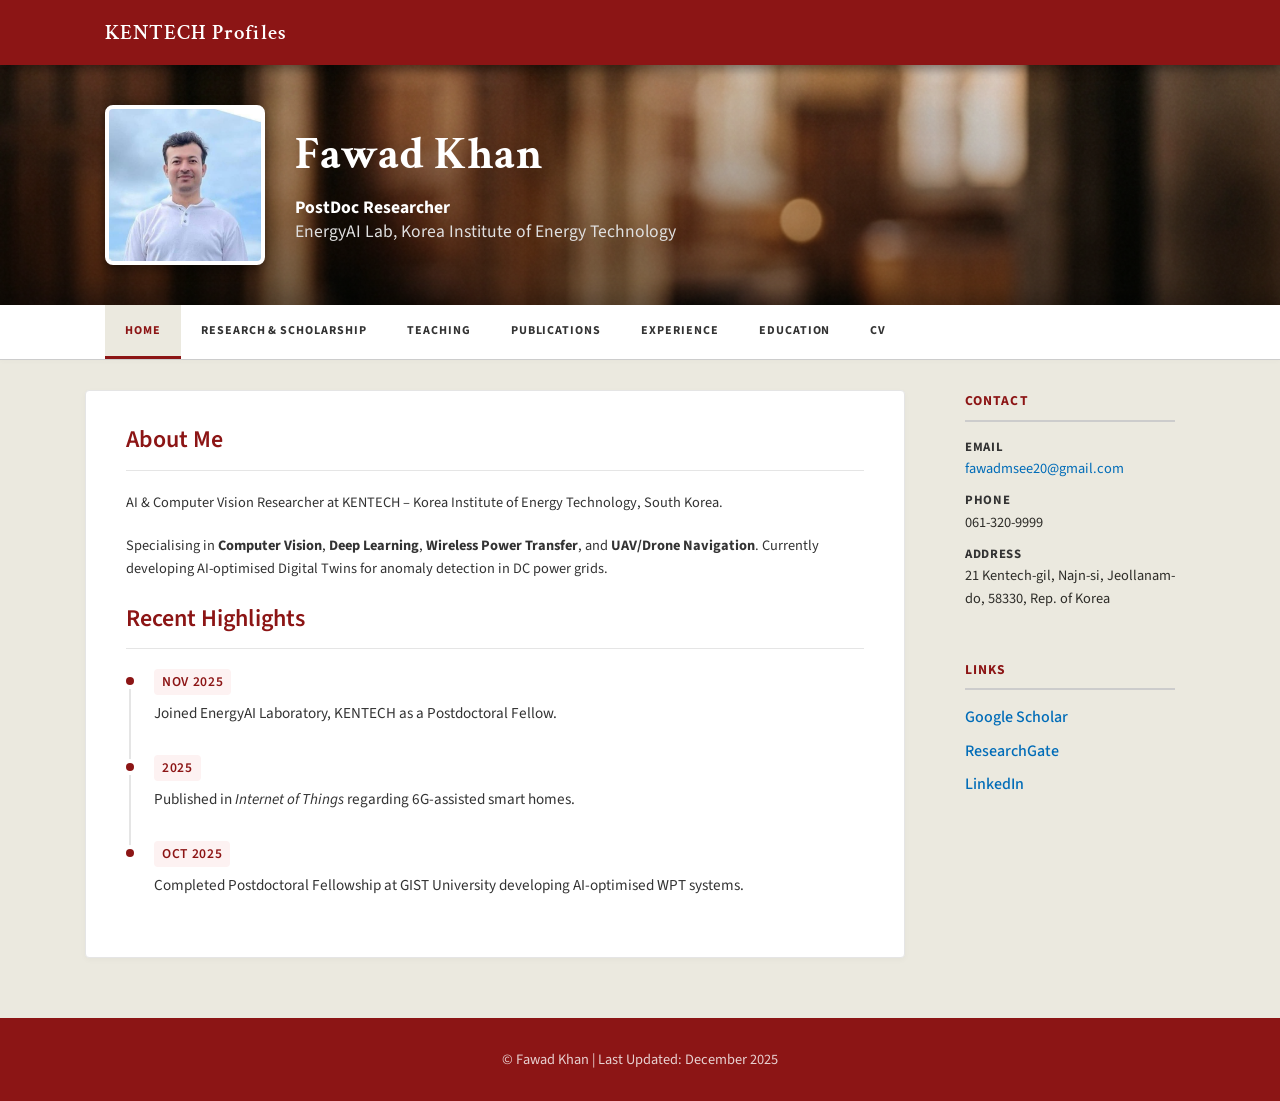
==== commit a85a4b67: "Final premium Stanford aesthetic polish and Teaching page" ====
--- a/index.html
+++ b/index.html
@@ -37,8 +37,9 @@
   <!-- Navigation Tabs -->
   <nav class="tabs-container">
     <div class="tabs-inner" id="nav-tabs">
-      <a href="index.html" class="nav-tab active">Home</a>
-      <a href="research.html" class="nav-tab">Research</a>
+      <a href="index.html" class="nav-tab">Home</a>
+      <a href="research.html" class="nav-tab">Research & Scholarship</a>
+      <a href="teaching.html" class="nav-tab">Teaching</a>
       <a href="publications.html" class="nav-tab">Publications</a>
       <a href="experience.html" class="nav-tab">Experience</a>
       <a href="education.html" class="nav-tab">Education</a>
--- a/style.css
+++ b/style.css
@@ -8,17 +8,17 @@
 
 :root {
   --su-cardinal-red: #8C1515;
-  --bg-page:         #f5f5f5;
+  --bg-page:         #EBE9DF;
   --bg-white:        #ffffff;
   --text-main:       #2e2d29;
-  --text-muted:      #4d4f53;
-  --text-light:      #8a8a8a;
+  --text-muted:      #333333;
+  --text-light:      #7a7a7a;
   --accent-link:     #006cb8;
   --accent-link-hover:#005e9e;
   --border-light:    #e5e5e5;
   --border-medium:   #cccccc;
   
-  --site-width:      1000px;
+  --site-width:      1150px;
   --hero-bg:         #2b2b2b;
   --radius:          4px;
 }
@@ -50,17 +50,22 @@
    =================================================== */
 .stanford-header {
   background-color: var(--su-cardinal-red);
-  height: 50px;
+  height: 65px;
   width: 100%;
   display: flex;
   align-items: center;
   justify-content: center;
+  box-shadow: 0 4px 10px rgba(0,0,0,0.4);
+  position: fixed;
+  top: 0;
+  left: 0;
+  z-index: 1000;
 }
 
 .stanford-header-inner {
   width: 100%;
   max-width: var(--site-width);
-  padding: 0 20px;
+  padding: 0 40px;
   display: flex;
   justify-content: flex-start;
 }
@@ -79,8 +84,9 @@
    HERO / PROFILE SECTION
    =================================================== */
 .hero-wrapper {
+  margin-top: 65px;
   background-color: var(--hero-bg);
-  background-image: linear-gradient(rgba(0,0,0,0.6), rgba(0,0,0,0.6));
+  background-image: linear-gradient(rgba(0,0,0,0.1), rgba(0,0,0,0.4)), url('bg-texture.png');
   background-size: cover;
   background-position: center;
   color: white;
@@ -93,7 +99,7 @@
   width: 100%;
   max-width: var(--site-width);
   margin: 0 auto;
-  padding: 0 20px 40px;
+  padding: 0 40px 40px;
   display: flex;
   gap: 30px;
   align-items: flex-end;
@@ -104,11 +110,10 @@
   width: 160px;
   height: 160px;
   border: 4px solid var(--bg-white);
-  border-radius: 50%;
+  border-radius: 8px; /* Formal rounded square */
   overflow: hidden;
-  box-shadow: 0 4px 12px rgba(0,0,0,0.3);
+  box-shadow: 0 4px 12px rgba(0,0,0,0.4);
   background: white;
-  transform: translateY(20px); /* Hang down slightly over the nav */
   z-index: 10;
 }
 
@@ -124,7 +129,8 @@
 }
 
 .profile-name {
-  font-size: 2.5rem;
+  font-family: 'Crimson Text', 'Georgia', serif;
+  font-size: 2.8rem;
   font-weight: 700;
   color: #ffffff;
   margin: 0 0 5px 0;
@@ -149,8 +155,7 @@
   background: var(--bg-white);
   border-bottom: 1px solid var(--border-medium);
   box-shadow: 0 2px 4px rgba(0,0,0,0.02);
-  position: sticky;
-  top: 0;
+  position: relative;
   z-index: 5;
 }
 
@@ -158,18 +163,19 @@
   width: 100%;
   max-width: var(--site-width);
   margin: 0 auto;
-  padding: 0 20px 0 210px; /* Offset to clear the hanging photo */
-  display: flex;
+  padding: 0 40px; /* Align with header and content */
+  display: flex;
+  flex-wrap: wrap; /* allow wrapping if many tabs */
 }
 
 .nav-tab {
   display: inline-block;
-  padding: 16px 24px;
-  font-size: 0.9rem;
-  font-weight: 600;
+  padding: 16px 20px;
+  font-size: 0.75rem; /* Tiny micro-navigation font */
+  font-weight: 700;
   color: var(--text-muted);
   text-transform: uppercase;
-  letter-spacing: 0.05em;
+  letter-spacing: 0.08em; /* Wide tracking */
   text-decoration: none;
   border-bottom: 3px solid transparent;
   transition: all 0.2s;
@@ -220,20 +226,19 @@
 
 /* Sidebar Widgets */
 .widget {
-  background: var(--bg-white);
-  border: 1px solid var(--border-light);
-  border-radius: var(--radius);
-  padding: 20px;
-  box-shadow: 0 2px 6px rgba(0,0,0,0.03);
+  background: transparent;
+  border: none;
+  padding: 0 20px 20px 20px;
 }
 
 .widget h3 {
-  font-size: 1rem;
-  color: var(--text-main);
+  font-size: 0.85rem;
+  color: var(--su-cardinal-red);
   text-transform: uppercase;
-  letter-spacing: 0.05em;
-  border-bottom: 1px solid var(--border-light);
-  padding-bottom: 10px;
+  letter-spacing: 0.08em;
+  font-weight: 700;
+  border-bottom: 2px solid var(--border-medium);
+  padding-bottom: 8px;
   margin-bottom: 15px;
 }
 
@@ -288,9 +293,9 @@
 }
 
 p.content-text {
-  font-size: 1rem;
-  color: var(--text-muted);
-  line-height: 1.7;
+  font-size: 0.9rem;
+  color: var(--text-muted);
+  line-height: 1.6;
   margin-bottom: 20px;
 }
 
@@ -312,9 +317,9 @@
 
 .pub-title {
   font-family: 'Crimson Text', 'Georgia', serif;
-  font-size: 1.25rem;
-  font-weight: 600;
-  color: var(--text-main);
+  font-size: 1.05rem;
+  font-weight: 600;
+  color: var(--su-cardinal-red);
   line-height: 1.4;
   margin-bottom: 4px;
 }
@@ -402,7 +407,7 @@
 }
 
 .timeline-desc {
-  font-size: 0.9rem;
+  font-size: 0.95rem;
   color: var(--text-muted);
   line-height: 1.6;
 }
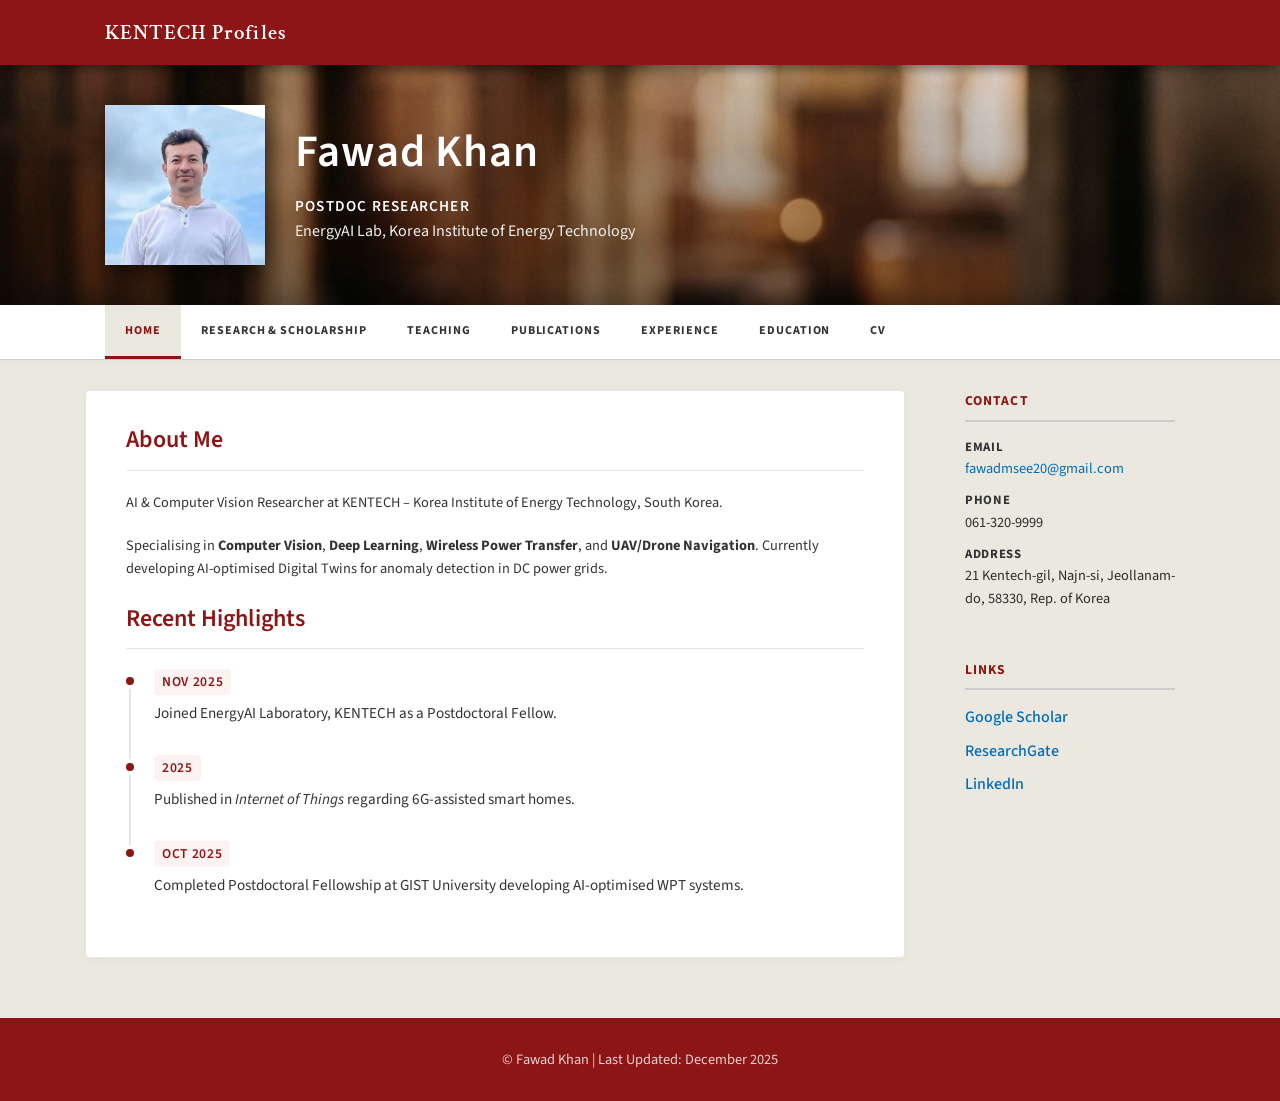
==== commit 3f3cb70e: "Cache buster for CSS" ====
--- a/index.html
+++ b/index.html
@@ -7,7 +7,7 @@
   <link rel="preconnect" href="https://fonts.googleapis.com" />
   <link rel="preconnect" href="https://fonts.gstatic.com" crossorigin />
   <link href="https://fonts.googleapis.com/css2?family=Crimson+Text:ital,wght@0,400;0,600;0,700;1,400;1,600&family=Source+Sans+Pro:wght@400;600;700&family=Inter:wght@400;500;600&display=swap" rel="stylesheet" />
-  <link rel="stylesheet" href="style.css" />
+  <link rel="stylesheet" href="style.css?v=3" />
 </head>
 <body>
 
--- a/style.css
+++ b/style.css
@@ -109,11 +109,11 @@
   flex-shrink: 0;
   width: 160px;
   height: 160px;
-  border: 4px solid var(--bg-white);
-  border-radius: 8px; /* Formal rounded square */
+  border: none;
+  border-radius: 0;
   overflow: hidden;
-  box-shadow: 0 4px 12px rgba(0,0,0,0.4);
-  background: white;
+  box-shadow: 0 10px 25px rgba(0,0,0,0.6);
+  background: transparent;
   z-index: 10;
 }
 
@@ -129,23 +129,27 @@
 }
 
 .profile-name {
-  font-family: 'Crimson Text', 'Georgia', serif;
+  font-family: 'Source Sans Pro', 'Inter', sans-serif;
   font-size: 2.8rem;
-  font-weight: 700;
+  font-weight: 600;
   color: #ffffff;
   margin: 0 0 5px 0;
   letter-spacing: 0.02em;
 }
 
 .profile-titles {
-  font-size: 1.1rem;
+  font-size: 1rem;
   font-weight: 400;
-  color: #e0e0e0;
-  line-height: 1.4;
+  color: #f1f1f1;
+  line-height: 1.6;
 }
 
 .profile-titles strong {
   color: #ffffff;
+  text-transform: uppercase;
+  letter-spacing: 0.08em;
+  font-size: 0.95rem;
+  font-weight: 600;
 }
 
 /* ===================================================
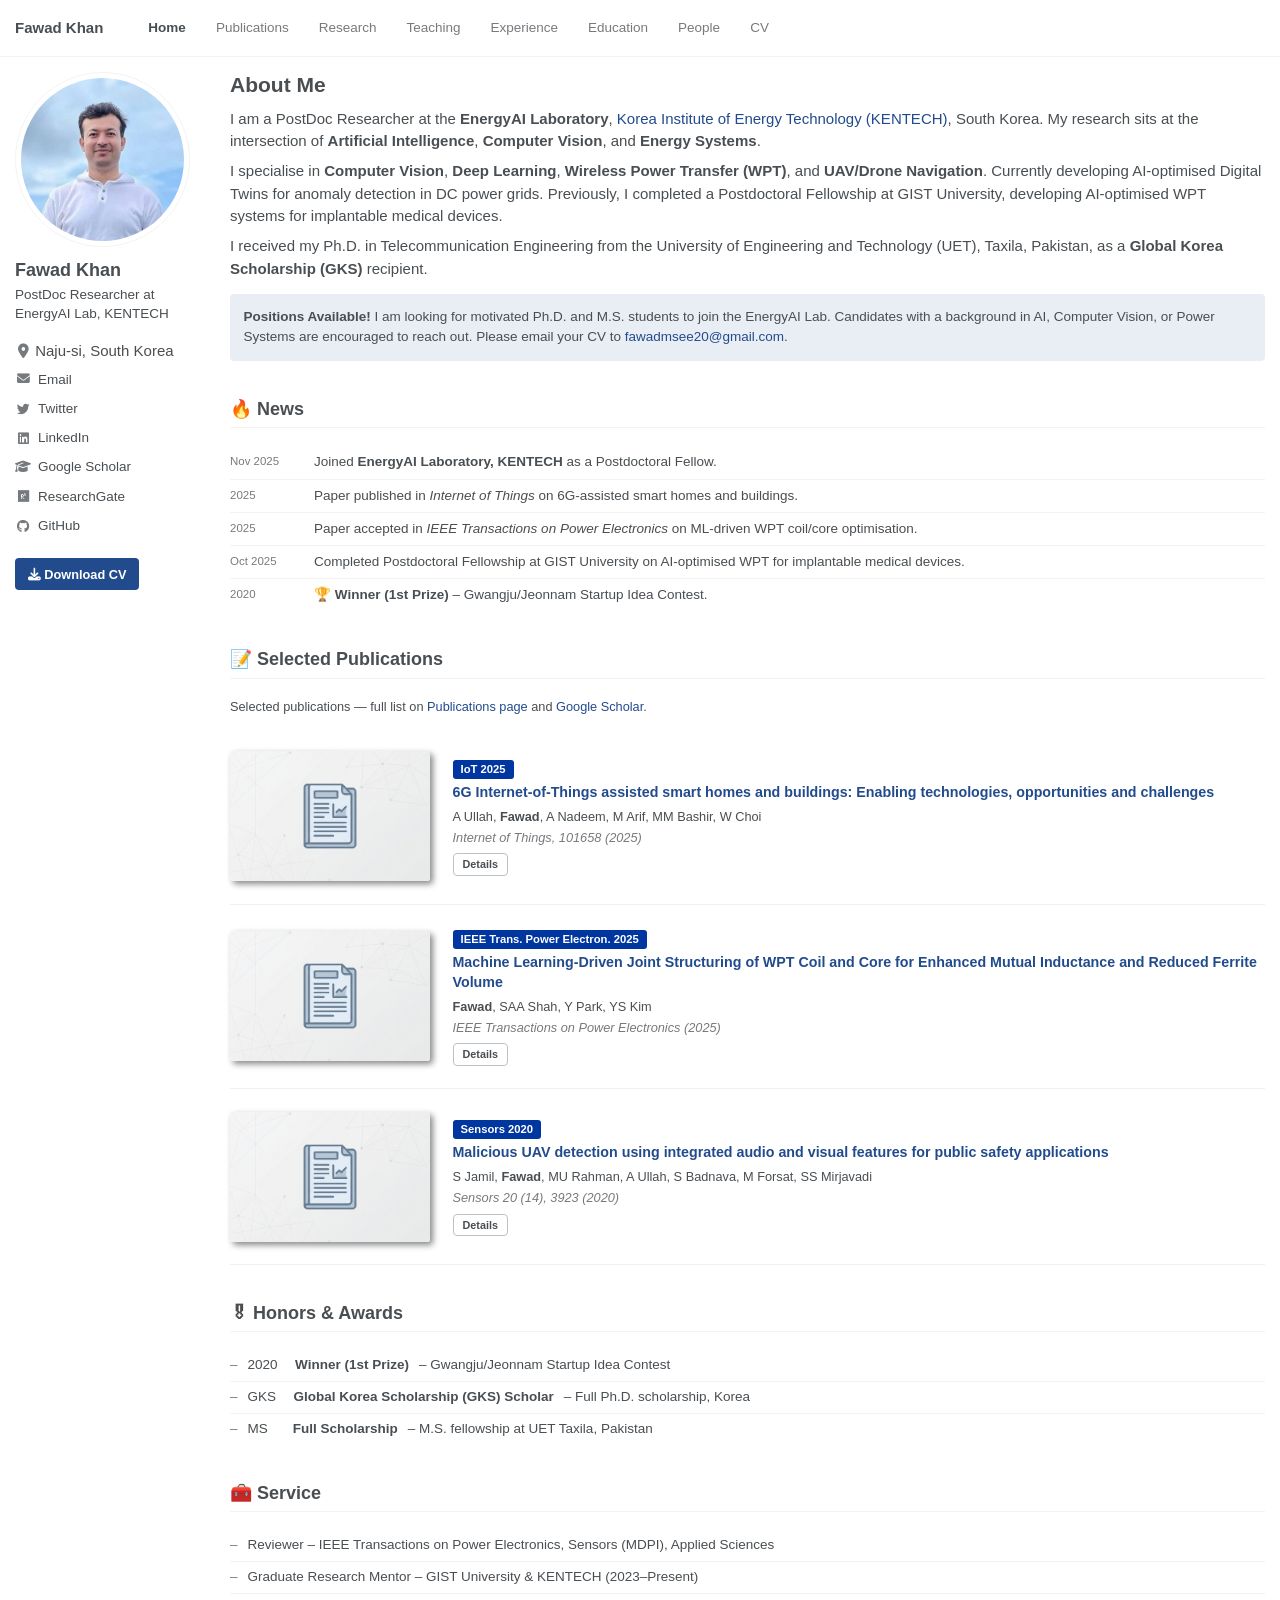
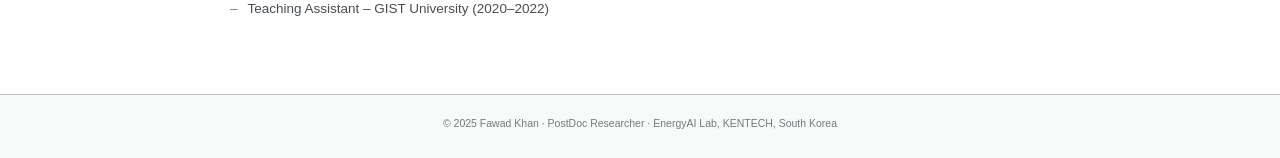
==== commit 0c7edb13: "Redesign: Trebuchet MS font, paper-box pub layout, Font Awesome icons, People page, Honors+Service s" ====
--- a/index.html
+++ b/index.html
@@ -3,114 +3,229 @@
 <head>
   <meta charset="UTF-8" />
   <meta name="viewport" content="width=device-width, initial-scale=1.0" />
-  <title>Fawad Khan - KENTECH Profiles</title>
+  <title>Fawad Khan – PostDoc Researcher | KENTECH</title>
+  <meta name="description" content="Personal academic homepage of Fawad Khan, PostDoc Researcher at EnergyAI Lab, Korea Institute of Energy Technology (KENTECH)." />
   <link rel="preconnect" href="https://fonts.googleapis.com" />
-  <link rel="preconnect" href="https://fonts.gstatic.com" crossorigin />
-  <link href="https://fonts.googleapis.com/css2?family=Crimson+Text:ital,wght@0,400;0,600;0,700;1,400;1,600&family=Source+Sans+Pro:wght@400;600;700&family=Inter:wght@400;500;600&display=swap" rel="stylesheet" />
-  <link rel="stylesheet" href="style.css?v=3" />
+  <!-- Font Awesome 6 Free (CDN) for proper icons -->
+  <link rel="stylesheet" href="https://cdnjs.cloudflare.com/ajax/libs/font-awesome/6.5.0/css/all.min.css" crossorigin="anonymous" />
+  <link rel="stylesheet" href="style.css" />
 </head>
 <body>
 
-  <!-- Top Branding Header -->
-  <header class="stanford-header">
-    <div class="stanford-header-inner">
-      <a href="index.html" class="university-brand">KENTECH Profiles</a>
-    </div>
-  </header>
-
-  <!-- Hero / Profile Section -->
-  <section class="hero-wrapper">
-    <div class="hero-inner">
-      <div class="profile-photo-container">
-        <img src="FawadProfile.jpeg" alt="Fawad Khan">
-      </div>
-      <div class="profile-info">
-        <h1 class="profile-name">Fawad Khan</h1>
-        <div class="profile-titles">
-          <strong>PostDoc Researcher</strong><br>
-          EnergyAI Lab, Korea Institute of Energy Technology
-        </div>
+  <!-- ── Sticky Nav ─────────────────────────────────── -->
+  <nav class="site-nav">
+    <div class="site-nav-inner">
+      <a href="index.html" class="site-title">Fawad Khan</a>
+      <div class="nav-links">
+        <a href="index.html" class="active">Home</a>
+        <a href="publications.html">Publications</a>
+        <a href="research.html">Research</a>
+        <a href="teaching.html">Teaching</a>
+        <a href="experience.html">Experience</a>
+        <a href="education.html">Education</a>
+        <a href="people.html">People</a>
+        <a href="cv.html">CV</a>
       </div>
     </div>
-  </section>
-
-  <!-- Navigation Tabs -->
-  <nav class="tabs-container">
-    <div class="tabs-inner" id="nav-tabs">
-      <a href="index.html" class="nav-tab">Home</a>
-      <a href="research.html" class="nav-tab">Research & Scholarship</a>
-      <a href="teaching.html" class="nav-tab">Teaching</a>
-      <a href="publications.html" class="nav-tab">Publications</a>
-      <a href="experience.html" class="nav-tab">Experience</a>
-      <a href="education.html" class="nav-tab">Education</a>
-      <a href="cv.html" class="nav-tab">CV</a>
-    </div>
   </nav>
 
-  <!-- Main Layout -->
-  <main class="main-wrapper">
-    
-    <!-- Primary Content -->
-    <div class="content-area">
-      <h2 class="section-title">About Me</h2>
-      <p class="content-text">
-        AI & Computer Vision Researcher at KENTECH – Korea Institute of Energy Technology, South Korea.
-      </p>
-      <p class="content-text">
-        Specialising in <strong>Computer Vision</strong>, <strong>Deep Learning</strong>, <strong>Wireless Power Transfer</strong>, and <strong>UAV/Drone Navigation</strong>. Currently developing AI-optimised Digital Twins for anomaly detection in DC power grids.
-      </p>
-
-      <h2 class="section-title">Recent Highlights</h2>
-      <div class="timeline">
-        <div class="timeline-item">
-          <div class="timeline-dot"></div>
-          <div class="timeline-body">
-            <span class="timeline-date">Nov 2025</span>
-            <div class="timeline-desc">Joined EnergyAI Laboratory, KENTECH as a Postdoctoral Fellow.</div>
+  <!-- ── Page Body ──────────────────────────────────── -->
+  <div class="page-body">
+
+    <!-- LEFT SIDEBAR (author profile) -->
+    <aside class="sidebar">
+      <div class="profile-avatar">
+        <img src="FawadProfile.jpeg" alt="Fawad Khan" />
+      </div>
+
+      <div class="profile-name">Fawad Khan</div>
+      <div class="profile-bio">PostDoc Researcher at EnergyAI Lab, KENTECH</div>
+
+      <ul class="author-urls">
+        <li>
+          <span class="fa fa-map-marker-alt" aria-hidden="true"></span>
+          Naju-si, South Korea
+        </li>
+        <li>
+          <a href="mailto:fawadmsee20@gmail.com">
+            <i class="fas fa-envelope" aria-hidden="true"></i>
+            Email
+          </a>
+        </li>
+        <li>
+          <a href="https://twitter.com/" target="_blank">
+            <i class="fab fa-twitter" aria-hidden="true"></i>
+            Twitter
+          </a>
+        </li>
+        <li>
+          <a href="https://www.linkedin.com/" target="_blank">
+            <i class="fab fa-linkedin" aria-hidden="true"></i>
+            LinkedIn
+          </a>
+        </li>
+        <li>
+          <a href="https://scholar.google.com/" target="_blank">
+            <i class="fas fa-graduation-cap" aria-hidden="true"></i>
+            Google Scholar
+          </a>
+        </li>
+        <li>
+          <a href="https://www.researchgate.net" target="_blank">
+            <i class="fab fa-researchgate" aria-hidden="true"></i>
+            ResearchGate
+          </a>
+        </li>
+        <li>
+          <a href="https://github.com/" target="_blank">
+            <i class="fab fa-github" aria-hidden="true"></i>
+            GitHub
+          </a>
+        </li>
+      </ul>
+
+      <a href="cv.html" class="cv-btn">
+        <i class="fas fa-download"></i> Download CV
+      </a>
+    </aside>
+
+    <!-- RIGHT CONTENT -->
+    <main class="main-content">
+
+      <!-- About Me -->
+      <section class="section" id="about-me">
+        <h1>About Me</h1>
+        <p>
+          I am a PostDoc Researcher at the <strong>EnergyAI Laboratory</strong>,
+          <a href="https://www.kentech.ac.kr" target="_blank">Korea Institute of Energy Technology (KENTECH)</a>,
+          South Korea. My research sits at the intersection of
+          <strong>Artificial Intelligence</strong>, <strong>Computer Vision</strong>, and <strong>Energy Systems</strong>.
+        </p>
+        <p>
+          I specialise in <strong>Computer Vision</strong>, <strong>Deep Learning</strong>,
+          <strong>Wireless Power Transfer (WPT)</strong>, and <strong>UAV/Drone Navigation</strong>.
+          Currently developing AI-optimised Digital Twins for anomaly detection in DC power grids.
+          Previously, I completed a Postdoctoral Fellowship at GIST University, developing AI-optimised
+          WPT systems for implantable medical devices.
+        </p>
+        <p>
+          I received my Ph.D. in Telecommunication Engineering from the University of Engineering and
+          Technology (UET), Taxila, Pakistan, as a <strong>Global Korea Scholarship (GKS)</strong> recipient.
+        </p>
+        <p style="margin-top:1em; padding: 1em; background:#e9edf4; border-radius:4px; font-size:0.9em;">
+          <strong>Positions Available!</strong> I am looking for motivated Ph.D. and M.S. students to join the EnergyAI Lab.
+          Candidates with a background in AI, Computer Vision, or Power Systems are encouraged to reach out.
+          Please email your CV to <a href="mailto:fawadmsee20@gmail.com">fawadmsee20@gmail.com</a>.
+        </p>
+      </section>
+
+      <!-- News -->
+      <section class="section" id="news">
+        <h2 class="section-heading">🔥 News</h2>
+        <ul class="news-list">
+          <li class="news-item">
+            <span class="news-date">Nov 2025</span>
+            <span>Joined <strong>EnergyAI Laboratory, KENTECH</strong> as a Postdoctoral Fellow.</span>
+          </li>
+          <li class="news-item">
+            <span class="news-date">2025</span>
+            <span>Paper published in <em>Internet of Things</em> on 6G-assisted smart homes and buildings.</span>
+          </li>
+          <li class="news-item">
+            <span class="news-date">2025</span>
+            <span>Paper accepted in <em>IEEE Transactions on Power Electronics</em> on ML-driven WPT coil/core optimisation.</span>
+          </li>
+          <li class="news-item">
+            <span class="news-date">Oct 2025</span>
+            <span>Completed Postdoctoral Fellowship at GIST University on AI-optimised WPT for implantable medical devices.</span>
+          </li>
+          <li class="news-item">
+            <span class="news-date">2020</span>
+            <span>🏆 <strong>Winner (1st Prize)</strong> – Gwangju/Jeonnam Startup Idea Contest.</span>
+          </li>
+        </ul>
+      </section>
+
+      <!-- Selected Publications -->
+      <section class="section" id="publications">
+        <h2 class="section-heading">📝 Selected Publications</h2>
+        <p style="margin-bottom:1em; font-size:0.85em;">
+          Selected publications — full list on <a href="publications.html">Publications page</a> and
+          <a href="https://scholar.google.com/" target="_blank">Google Scholar</a>.
+        </p>
+
+        <div class="paper-box">
+          <div class="paper-box-image">
+            <img src="paper_placeholder.png" alt="Paper thumbnail" />
+          </div>
+          <div class="paper-box-text">
+            <span class="venue-badge">IoT 2025</span>
+            <a href="publications.html" class="paper-title">6G Internet-of-Things assisted smart homes and buildings: Enabling technologies, opportunities and challenges</a>
+            <span class="paper-authors">A Ullah, <em>Fawad</em>, A Nadeem, M Arif, MM Bashir, W Choi</span>
+            <span class="paper-venue">Internet of Things, 101658 (2025)</span>
+            <div class="paper-links">
+              <a href="publications.html" class="paper-badge">Details</a>
+            </div>
           </div>
         </div>
-        <div class="timeline-item">
-          <div class="timeline-dot"></div>
-          <div class="timeline-body">
-            <span class="timeline-date">2025</span>
-            <div class="timeline-desc">Published in <em>Internet of Things</em> regarding 6G-assisted smart homes.</div>
+
+        <div class="paper-box">
+          <div class="paper-box-image">
+            <img src="paper_placeholder.png" alt="Paper thumbnail" />
+          </div>
+          <div class="paper-box-text">
+            <span class="venue-badge">IEEE Trans. Power Electron. 2025</span>
+            <a href="publications.html" class="paper-title">Machine Learning-Driven Joint Structuring of WPT Coil and Core for Enhanced Mutual Inductance and Reduced Ferrite Volume</a>
+            <span class="paper-authors"><em>Fawad</em>, SAA Shah, Y Park, YS Kim</span>
+            <span class="paper-venue">IEEE Transactions on Power Electronics (2025)</span>
+            <div class="paper-links">
+              <a href="publications.html" class="paper-badge">Details</a>
+            </div>
           </div>
         </div>
-        <div class="timeline-item">
-          <div class="timeline-dot"></div>
-          <div class="timeline-body">
-            <span class="timeline-date">Oct 2025</span>
-            <div class="timeline-desc">Completed Postdoctoral Fellowship at GIST University developing AI-optimised WPT systems.</div>
+
+        <div class="paper-box">
+          <div class="paper-box-image">
+            <img src="paper_placeholder.png" alt="Paper thumbnail" />
+          </div>
+          <div class="paper-box-text">
+            <span class="venue-badge">Sensors 2020</span>
+            <a href="publications.html" class="paper-title">Malicious UAV detection using integrated audio and visual features for public safety applications</a>
+            <span class="paper-authors">S Jamil, <em>Fawad</em>, MU Rahman, A Ullah, S Badnava, M Forsat, SS Mirjavadi</span>
+            <span class="paper-venue">Sensors 20 (14), 3923 (2020)</span>
+            <div class="paper-links">
+              <a href="publications.html" class="paper-badge">Details</a>
+            </div>
           </div>
         </div>
-      </div>
-    </div>
-
-    <!-- Sidebar Info -->
-    <div class="sidebar-area">
-      <div class="widget">
-        <h3>Contact</h3>
-        <ul class="contact-list">
-          <li><strong>Email</strong> <a href="mailto:fawadmsee20@gmail.com">fawadmsee20@gmail.com</a></li>
-          <li><strong>Phone</strong> 061-320-9999</li>
-          <li><strong>Address</strong> 21 Kentech-gil, Najn-si, Jeollanam-do, 58330, Rep. of Korea</li>
+
+      </section>
+
+      <!-- Honors & Awards -->
+      <section class="section" id="honors-and-awards">
+        <h2 class="section-heading">🎖 Honors &amp; Awards</h2>
+        <ul class="bullet-list">
+          <li>2020 &nbsp;<strong>Winner (1st Prize)</strong> – Gwangju/Jeonnam Startup Idea Contest</li>
+          <li>GKS &nbsp; <strong>Global Korea Scholarship (GKS) Scholar</strong> – Full Ph.D. scholarship, Korea</li>
+          <li>MS &nbsp;&nbsp;&nbsp;<strong>Full Scholarship</strong> – M.S. fellowship at UET Taxila, Pakistan</li>
         </ul>
-      </div>
-
-      <div class="widget">
-        <h3>Links</h3>
-        <ul class="links-list">
-          <li><a href="https://scholar.google.com/" target="_blank">Google Scholar</a></li>
-          <li><a href="https://www.researchgate.net" target="_blank">ResearchGate</a></li>
-          <li><a href="https://www.linkedin.com/" target="_blank">LinkedIn</a></li>
+      </section>
+
+      <!-- Service -->
+      <section class="section" id="service">
+        <h2 class="section-heading">🧰 Service</h2>
+        <ul class="bullet-list">
+          <li>Reviewer – IEEE Transactions on Power Electronics, Sensors (MDPI), Applied Sciences</li>
+          <li>Graduate Research Mentor – GIST University &amp; KENTECH (2023–Present)</li>
+          <li>Teaching Assistant – GIST University (2020–2022)</li>
         </ul>
-      </div>
-    </div>
-
-  </main>
-
-  <footer class="stanford-footer">
-    <p>© Fawad Khan | Last Updated: December 2025</p>
+      </section>
+
+    </main>
+  </div>
+
+  <footer class="site-footer">
+    <p>© 2025 Fawad Khan · PostDoc Researcher · EnergyAI Lab, KENTECH, South Korea</p>
   </footer>
 
   <script src="app.js"></script>
--- a/style.css
+++ b/style.css
@@ -1,498 +1,551 @@
-/* ===================================================
-   Fawad Academic Homepage – style.css
-   Stanford Profiles Light / Tabbed Academic Theme
-   =================================================== */
+/* ============================================================
+   Fawad Khan – Academic Homepage
+   Based on Academic Pages theme (salman-h-khan.github.io)
+   Font: "Trebuchet MS", Helvetica, sans-serif
+   Body text: #494e52  |  Links: #224b8d  |  Max-width: 1280px
+   ============================================================ */
 
 /* --- Reset & Base --- */
 *, *::before, *::after { box-sizing: border-box; margin: 0; padding: 0; }
 
 :root {
-  --su-cardinal-red: #8C1515;
-  --bg-page:         #EBE9DF;
-  --bg-white:        #ffffff;
-  --text-main:       #2e2d29;
-  --text-muted:      #333333;
-  --text-light:      #7a7a7a;
-  --accent-link:     #006cb8;
-  --accent-link-hover:#005e9e;
-  --border-light:    #e5e5e5;
-  --border-medium:   #cccccc;
-  
-  --site-width:      1150px;
-  --hero-bg:         #2b2b2b;
-  --radius:          4px;
-}
-
-html { scroll-behavior: smooth; }
+  --font:         "Trebuchet MS", Helvetica, sans-serif;
+  --blue:         #224b8d;
+  --blue-hover:   #1a386a;
+  --text:         #494e52;
+  --text-light:   #777a7d;
+  --bg:           #ffffff;
+  --bg-subtle:    #f8f9f9;
+  --border:       #f2f3f3;
+  --border-dark:  #bdc1c4;
+  --nav-h:        56px;
+  --site-width:   1280px;
+  --content-width:925px;
+}
+
+html { scroll-behavior: smooth; font-size: 15px; }
 
 body {
-  font-family: 'Source Sans Pro', 'Inter', -apple-system, BlinkMacSystemFont, 'Segoe UI', sans-serif;
-  background: var(--bg-page);
-  color: var(--text-main);
-  display: flex;
-  flex-direction: column;
-  min-height: 100vh;
-  line-height: 1.6;
+  font-family: var(--font);
+  font-size: 1rem;
+  line-height: 1.5;
+  color: var(--text);
+  background: var(--bg);
   -webkit-font-smoothing: antialiased;
 }
 
-a { color: var(--accent-link); text-decoration: none; transition: color .2s; }
-a:hover { color: var(--accent-link-hover); text-decoration: underline; }
+a { color: var(--blue); text-decoration: none; transition: color .15s; }
+a:hover { color: var(--blue-hover); text-decoration: underline; }
 
 h1, h2, h3, h4, h5, h6 {
-  color: var(--su-cardinal-red);
-  font-family: 'Source Sans Pro', 'Inter', sans-serif;
-  font-weight: 600;
-}
-
-/* ===================================================
-   TOP BRANDING HEADER
-   =================================================== */
-.stanford-header {
-  background-color: var(--su-cardinal-red);
-  height: 65px;
-  width: 100%;
-  display: flex;
-  align-items: center;
-  justify-content: center;
-  box-shadow: 0 4px 10px rgba(0,0,0,0.4);
-  position: fixed;
+  font-family: var(--font);
+  font-weight: bold;
+  color: var(--text);
+  margin: 1em 0 0.5em;
+  line-height: 1.2;
+}
+h1 { font-size: 1.4em; margin-top: 0; }
+h2 { font-size: 1.2em; }
+h3 { font-size: 1em; }
+
+p { margin-bottom: 0.5em; }
+
+/* ============================================================
+   STICKY NAV (masthead style)
+   ============================================================ */
+.site-nav {
+  position: sticky;
   top: 0;
-  left: 0;
-  z-index: 1000;
-}
-
-.stanford-header-inner {
-  width: 100%;
-  max-width: var(--site-width);
-  padding: 0 40px;
-  display: flex;
-  justify-content: flex-start;
-}
-
-.university-brand {
-  color: white;
-  font-family: "Crimson Text", "Georgia", serif;
-  font-size: 1.3rem;
-  font-weight: 600;
-  letter-spacing: 0.05em;
-  text-decoration: none;
-}
-.university-brand:hover { text-decoration: none; color: #fff; }
-
-/* ===================================================
-   HERO / PROFILE SECTION
-   =================================================== */
-.hero-wrapper {
-  margin-top: 65px;
-  background-color: var(--hero-bg);
-  background-image: linear-gradient(rgba(0,0,0,0.1), rgba(0,0,0,0.4)), url('bg-texture.png');
-  background-size: cover;
-  background-position: center;
-  color: white;
-  padding: 40px 0 0; 
-  position: relative;
-  box-shadow: inset 0 -10px 20px rgba(0,0,0,0.2);
-}
-
-.hero-inner {
-  width: 100%;
+  z-index: 200;
+  background: #fff;
+  border-bottom: 1px solid var(--border);
+  animation: intro 0.3s both;
+}
+
+@keyframes intro { 0% { opacity: 0; } 100% { opacity: 1; } }
+
+.site-nav-inner {
   max-width: var(--site-width);
   margin: 0 auto;
-  padding: 0 40px 40px;
-  display: flex;
-  gap: 30px;
-  align-items: flex-end;
-}
-
-.profile-photo-container {
-  flex-shrink: 0;
-  width: 160px;
-  height: 160px;
-  border: none;
-  border-radius: 0;
-  overflow: hidden;
-  box-shadow: 0 10px 25px rgba(0,0,0,0.6);
-  background: transparent;
-  z-index: 10;
-}
-
-.profile-photo-container img {
+  padding: 0 1em;
+  height: var(--nav-h);
+  display: flex;
+  align-items: center;
+}
+
+.site-title {
+  font-size: 1rem;
+  font-weight: bold;
+  color: var(--text);
+  text-decoration: none;
+  white-space: nowrap;
+  flex-shrink: 0;
+  margin-right: 2rem;
+}
+.site-title:hover { text-decoration: none; color: var(--text); }
+
+.nav-links {
+  display: flex;
+  align-items: center;
+  gap: 0;
+}
+.nav-links a {
+  display: block;
+  padding: 0.5rem 1rem;
+  font-size: 0.9rem;
+  color: var(--text-light);
+  text-decoration: none;
+  position: relative;
+  transition: color .2s;
+  white-space: nowrap;
+}
+.nav-links a::before {
+  content: "";
+  position: absolute;
+  left: 0; bottom: 0;
+  height: 4px;
+  background: var(--border-dark);
   width: 100%;
-  height: 100%;
-  object-fit: cover;
-}
-
-.profile-info {
-  flex: 1;
-  padding-bottom: 20px;
+  transition: transform .2s ease;
+  transform: scaleX(0);
+}
+.nav-links a:hover { color: var(--text); text-decoration: none; }
+.nav-links a:hover::before { transform: scaleX(1); }
+.nav-links a.active { color: var(--text); font-weight: bold; }
+
+/* ============================================================
+   PAGE BODY
+   ============================================================ */
+.page-body {
+  max-width: var(--site-width);
+  margin: 1em auto;
+  padding: 0 1em;
+  display: flex;
+  gap: 0;
+  align-items: flex-start;
+  animation: intro 0.3s both;
+  animation-delay: 0.35s;
+}
+
+/* ============================================================
+   SIDEBAR  (author profile)
+   ============================================================ */
+.sidebar {
+  width: 185px;
+  flex-shrink: 0;
+  position: sticky;
+  top: calc(var(--nav-h) + 1em);
+  padding-right: 1em;
+  transition: opacity 0.2s ease;
+}
+.sidebar:hover { opacity: 1; }
+
+/* Circular avatar */
+.profile-avatar {
+  width: 100%;
+  margin-bottom: 12px;
+}
+.profile-avatar img {
+  max-width: 175px;
+  min-width: 75px;
+  border-radius: 50%;
+  border: 1px solid var(--border);
+  padding: 5px;
+  display: block;
 }
 
 .profile-name {
-  font-family: 'Source Sans Pro', 'Inter', sans-serif;
-  font-size: 2.8rem;
-  font-weight: 600;
-  color: #ffffff;
-  margin: 0 0 5px 0;
-  letter-spacing: 0.02em;
-}
-
-.profile-titles {
-  font-size: 1rem;
-  font-weight: 400;
-  color: #f1f1f1;
-  line-height: 1.6;
-}
-
-.profile-titles strong {
-  color: #ffffff;
-  text-transform: uppercase;
-  letter-spacing: 0.08em;
-  font-size: 0.95rem;
-  font-weight: 600;
-}
-
-/* ===================================================
-   NAVIGATION TABS
-   =================================================== */
-.tabs-container {
-  background: var(--bg-white);
-  border-bottom: 1px solid var(--border-medium);
-  box-shadow: 0 2px 4px rgba(0,0,0,0.02);
-  position: relative;
-  z-index: 5;
-}
-
-.tabs-inner {
-  width: 100%;
-  max-width: var(--site-width);
-  margin: 0 auto;
-  padding: 0 40px; /* Align with header and content */
-  display: flex;
-  flex-wrap: wrap; /* allow wrapping if many tabs */
-}
-
-.nav-tab {
-  display: inline-block;
-  padding: 16px 20px;
-  font-size: 0.75rem; /* Tiny micro-navigation font */
-  font-weight: 700;
-  color: var(--text-muted);
-  text-transform: uppercase;
-  letter-spacing: 0.08em; /* Wide tracking */
-  text-decoration: none;
-  border-bottom: 3px solid transparent;
-  transition: all 0.2s;
-}
-
-.nav-tab:hover {
-  color: var(--su-cardinal-red);
-  text-decoration: none;
-}
-
-.nav-tab.active {
-  color: var(--su-cardinal-red);
-  border-bottom: 3px solid var(--su-cardinal-red);
-  background: var(--bg-page);
-}
-
-/* ===================================================
-   MAIN LAYOUT & CONTENT
-   =================================================== */
-.main-wrapper {
-  width: 100%;
-  max-width: var(--site-width);
-  margin: 30px auto 60px;
-  padding: 0 20px;
-  display: flex;
-  gap: 40px;
-  align-items: flex-start;
-}
-
-/* The Main Content occupies the left 70% */
-.content-area {
-  flex: 1;
-  background: var(--bg-white);
-  padding: 30px 40px;
-  border: 1px solid var(--border-light);
-  border-radius: var(--radius);
-  box-shadow: 0 2px 6px rgba(0,0,0,0.03);
-}
-
-/* The Sidebar occupies the right 30% */
-.sidebar-area {
-  width: 250px;
-  flex-shrink: 0;
-  display: flex;
-  flex-direction: column;
-  gap: 20px;
-}
-
-/* Sidebar Widgets */
-.widget {
-  background: transparent;
-  border: none;
-  padding: 0 20px 20px 20px;
-}
-
-.widget h3 {
-  font-size: 0.85rem;
-  color: var(--su-cardinal-red);
-  text-transform: uppercase;
-  letter-spacing: 0.08em;
-  font-weight: 700;
-  border-bottom: 2px solid var(--border-medium);
-  padding-bottom: 8px;
-  margin-bottom: 15px;
-}
-
-.contact-list {
+  font-size: 1.2em;
+  font-weight: bold;
+  color: var(--text);
+  margin: 10px 0 4px;
+  line-height: 1.3;
+}
+.profile-bio {
+  font-size: 0.9em;
+  color: var(--text);
+  margin-bottom: 16px;
+  line-height: 1.4;
+}
+
+/* Social/contact links – author__urls style */
+.author-urls {
   list-style: none;
   padding: 0;
+  margin: 0 0 12px 0;
+}
+.author-urls li {
+  white-space: nowrap;
+  margin-bottom: 5px;
+}
+.author-urls a {
+  display: flex;
+  align-items: center;
+  gap: 7px;
+  color: var(--text);
+  font-size: 0.9em;
+  text-decoration: none;
+  padding: 2px 0;
+  transition: color .15s;
+}
+.author-urls a:hover { color: var(--blue); text-decoration: underline; }
+.author-urls .fa, .author-urls .fas, .author-urls .fab, .author-urls .ai {
+  width: 16px;
+  text-align: center;
+  color: var(--text-light);
+  font-size: 0.95em;
+  flex-shrink: 0;
+}
+
+.cv-btn {
+  display: inline-block;
+  margin-top: 8px;
+  padding: 0.5em 1em;
+  background: var(--blue);
+  color: #fff !important;
+  border-radius: 4px;
+  font-size: 0.85em;
+  font-weight: bold;
+  text-align: center;
+  text-decoration: none;
+  transition: background .15s;
+}
+.cv-btn:hover { background: var(--blue-hover); color: #fff !important; text-decoration: none; }
+
+/* ============================================================
+   MAIN CONTENT
+   ============================================================ */
+.main-content {
+  flex: 1;
+  min-width: 0;
+  padding-left: 2em;
+}
+
+.section { margin-bottom: 2.5em; }
+
+.section-heading {
+  font-size: 1.2em;
+  font-weight: bold;
+  color: var(--text);
+  margin-bottom: 1em;
+  padding-bottom: 0.4em;
+  border-bottom: 1px solid var(--border);
+}
+
+/* ============================================================
+   PAPER-BOX  (publications with image)
+   ============================================================ */
+.paper-box {
+  display: flex;
+  justify-content: left;
+  align-items: center;
+  flex-direction: row;
+  flex-wrap: wrap;
+  border-bottom: 1px solid #efefef;
+  padding: 1.5em 0;
+  gap: 0;
+}
+.paper-box-image {
+  justify-content: center;
+  display: flex;
+  width: 100%;
+  order: 2;
+  flex-shrink: 0;
+}
+.paper-box-image img {
+  max-width: 200px;
+  width: 200px;
+  height: 130px;
+  object-fit: cover;
+  box-shadow: 3px 3px 6px #888;
+  border-radius: 3px;
+}
+.paper-box-text {
+  max-width: 100%;
+  order: 1;
+}
+
+@media (min-width: 600px) {
+  .paper-box-image {
+    justify-content: left;
+    min-width: 200px;
+    max-width: 200px;
+    order: 1;
+  }
+  .paper-box-text {
+    justify-content: left;
+    padding-left: 1.5em;
+    max-width: calc(100% - 200px);
+    order: 2;
+  }
+}
+
+.paper-title {
+  font-weight: bold;
+  font-size: 0.95em;
+  color: var(--blue);
+  display: block;
+  margin-bottom: 4px;
+  line-height: 1.4;
+}
+.paper-title:hover { color: var(--blue-hover); text-decoration: underline; }
+
+.paper-authors {
+  font-size: 0.85em;
+  color: var(--text);
+  display: block;
+  margin-bottom: 2px;
+}
+.paper-authors em { font-style: normal; font-weight: bold; }
+
+.paper-venue {
+  font-size: 0.85em;
+  color: var(--text-light);
+  font-style: italic;
+  display: block;
+  margin-bottom: 6px;
+}
+
+.paper-links {
+  display: flex;
+  gap: 6px;
+  flex-wrap: wrap;
+  margin-top: 4px;
+}
+.paper-badge {
+  font-size: 0.72em;
+  font-weight: bold;
+  padding: 2px 9px;
+  border-radius: 4px;
+  border: 1px solid var(--border-dark);
+  color: var(--text);
+  text-decoration: none;
+  transition: all .15s;
+}
+.paper-badge:hover {
+  background: var(--blue);
+  border-color: var(--blue);
+  color: #fff;
+  text-decoration: none;
+}
+
+/* Badge for venue highlight */
+.venue-badge {
+  display: inline-block;
+  padding: 1px 8px;
+  background: #00369f;
+  color: #fff;
+  font-size: 0.75em;
+  border-radius: 3px;
+  font-weight: bold;
+  margin-bottom: 4px;
+}
+
+/* ============================================================
+   NEWS LIST
+   ============================================================ */
+.news-list {
+  list-style: none;
+  padding: 0;
+}
+.news-item {
+  display: flex;
+  gap: 12px;
+  padding: 6px 0;
+  font-size: 0.9em;
+  color: var(--text);
+  border-bottom: 1px solid var(--border);
+  line-height: 1.5;
+}
+.news-item:last-child { border-bottom: none; }
+.news-date {
+  flex-shrink: 0;
+  color: var(--text-light);
+  font-size: 0.85em;
+  width: 72px;
+  padding-top: 1px;
+}
+
+/* ============================================================
+   HONORS / AWARDS / SERVICE
+   ============================================================ */
+.bullet-list {
+  list-style: none;
+  padding: 0;
+}
+.bullet-list li {
+  display: flex;
+  gap: 10px;
+  padding: 5px 0;
+  font-size: 0.9em;
+  color: var(--text);
+  line-height: 1.55;
+  border-bottom: 1px solid var(--border);
+}
+.bullet-list li:last-child { border-bottom: none; }
+.bullet-list li::before {
+  content: "–";
+  color: var(--text-light);
+  flex-shrink: 0;
+}
+
+/* ============================================================
+   TIMELINE (Education/Experience)
+   ============================================================ */
+.timeline {
+  display: flex;
+  flex-direction: column;
+  gap: 0;
+}
+.tl-item {
+  display: flex;
+  gap: 20px;
+  padding: 1.2em 0;
+  border-bottom: 1px solid var(--border);
+}
+.tl-item:last-child { border-bottom: none; }
+.tl-year {
+  flex-shrink: 0;
+  width: 100px;
+  font-size: 0.78em;
+  font-weight: bold;
+  color: var(--text-light);
+  text-transform: uppercase;
+  letter-spacing: 0.04em;
+  padding-top: 3px;
+  line-height: 1.4;
+}
+.tl-title {
+  font-weight: bold;
+  color: var(--text);
+  font-size: 0.95em;
+  margin-bottom: 2px;
+  line-height: 1.4;
+}
+.tl-sub {
+  color: var(--text-light);
+  font-size: 0.85em;
+  margin-bottom: 6px;
+}
+.tl-desc {
+  color: var(--text);
+  font-size: 0.85em;
+  line-height: 1.6;
+}
+.tl-desc ul { padding-left: 18px; margin-top: 4px; }
+.tl-desc li { margin-bottom: 3px; }
+
+/* ============================================================
+   TAG CLOUD (skills)
+   ============================================================ */
+.tag-cloud { display: flex; flex-wrap: wrap; gap: 8px; }
+.tag {
+  font-size: 0.8em;
+  padding: 4px 12px;
+  background: var(--bg-subtle);
+  border: 1px solid var(--border-dark);
+  border-radius: 4px;
+  color: var(--text);
+}
+
+/* ============================================================
+   RESEARCH CARDS
+   ============================================================ */
+.card-grid {
+  display: grid;
+  grid-template-columns: 1fr 1fr;
+  gap: 16px;
+}
+.card {
+  padding: 16px;
+  border: 1px solid var(--border-dark);
+  border-radius: 4px;
+  background: var(--bg-subtle);
+}
+.card h4 {
+  font-size: 0.9em;
+  font-weight: bold;
+  color: var(--text);
+  margin: 0 0 8px 0;
+  line-height: 1.4;
+}
+.card p {
+  font-size: 0.82em;
+  color: var(--text);
   margin: 0;
-  font-size: 0.9rem;
-}
-.contact-list li { margin-bottom: 8px; }
-.contact-list strong { color: var(--text-muted); display: block; font-size: 0.8rem; text-transform: uppercase; letter-spacing: 0.05em; margin-top: 10px; }
-
-/* Links Widget */
-.links-list {
-  list-style: none;
-  padding: 0; margin: 0;
-}
-.links-list li { margin-bottom: 8px; }
-.links-list a { display: flex; align-items: center; gap: 8px; font-weight: 500;}
-
-/* Tag List (for skills/interests) */
-.tag-list {
-  display: flex;
-  flex-wrap: wrap;
-  gap: 8px;
-}
-.tag {
-  background: var(--bg-page);
-  border: 1px solid var(--border-medium);
-  font-size: 0.8rem;
-  padding: 4px 10px;
-  border-radius: 12px;
-  color: var(--text-muted);
-}
-
-/* ===================================================
-   CONTENT SECTIONS & TYPOGRAPHY
-   =================================================== */
-.section-title {
-  font-size: 1.5rem;
-  margin-bottom: 20px;
-  padding-bottom: 10px;
-  border-bottom: 1px solid var(--border-light);
-  color: var(--su-cardinal-red);
-}
-
-.sub-title {
-  font-size: 1.1rem;
-  color: var(--text-main);
-  margin: 25px 0 10px;
-  font-weight: 600;
-}
-
-p.content-text {
-  font-size: 0.9rem;
-  color: var(--text-muted);
-  line-height: 1.6;
-  margin-bottom: 20px;
-}
-
-/* ===================================================
-   PUBLICATION LIST (Stylized for Academic Feel)
-   =================================================== */
-.pub-list { 
-  list-style: none; 
-  display: flex; 
-  flex-direction: column; 
-  gap: 20px; 
-}
-
-.pub-item {
-  padding-bottom: 20px;
-  border-bottom: 1px solid var(--border-light);
-}
-.pub-item:last-child { border-bottom: none; }
-
-.pub-title {
-  font-family: 'Crimson Text', 'Georgia', serif;
-  font-size: 1.05rem;
-  font-weight: 600;
-  color: var(--su-cardinal-red);
-  line-height: 1.4;
-  margin-bottom: 4px;
-}
-
-.pub-authors {
-  font-size: 0.95rem;
-  color: var(--text-muted);
-  margin-bottom: 2px;
-}
-
-.pub-venue {
-  font-size: 0.9rem;
-  color: var(--text-muted);
-  font-style: italic;
-}
-
-.pub-doi {
-  font-size: 0.85rem;
-  color: var(--accent-link);
-  margin-top: 4px;
-  display: inline-block;
-}
-
-/* ===================================================
-   TIMELINE (Experience / Education)
-   =================================================== */
-.timeline { 
-  display: flex; 
-  flex-direction: column; 
-  gap: 0; 
-}
-
-.timeline-item {
-  display: flex;
-  gap: 20px;
-  padding-bottom: 30px;
-  position: relative;
-}
-
-.timeline-item::before {
-  content: '';
-  position: absolute;
-  left: 3px; top: 20px;
-  width: 2px;
-  height: calc(100% - 10px);
-  background: var(--border-light);
-}
-.timeline-item:last-child::before { display: none; }
-
-.timeline-dot {
-  width: 8px; height: 8px;
-  border-radius: 50%;
-  background: var(--su-cardinal-red);
-  margin-top: 8px;
-  box-shadow: 0 0 0 4px var(--bg-white);
-  z-index: 1;
-}
-
-.timeline-body { flex: 1; }
-
-.timeline-title {
-  font-size: 1.1rem;
-  font-weight: 600;
-  color: var(--text-main);
-  margin-bottom: 2px;
-}
-
-.timeline-sub {
-  font-size: 0.95rem;
-  color: var(--text-muted);
-  margin-bottom: 8px;
-}
-
-.timeline-date {
-  font-size: 0.85rem;
-  font-weight: 600;
-  color: var(--su-cardinal-red);
+  line-height: 1.55;
+}
+
+/* ============================================================
+   PEOPLE GRID
+   ============================================================ */
+.people-section h3 {
+  font-size: 1em;
+  font-weight: bold;
+  border-bottom: 1px solid var(--border);
+  padding-bottom: 6px;
+  margin: 1.5em 0 1em;
+  color: var(--text-light);
   text-transform: uppercase;
   letter-spacing: 0.05em;
-  margin-bottom: 6px;
-  display: inline-block;
-  background: #fdf2f2;
-  padding: 2px 8px;
-  border-radius: 4px;
-}
-
-.timeline-desc {
-  font-size: 0.95rem;
-  color: var(--text-muted);
-  line-height: 1.6;
-}
-.timeline-desc ul { margin-top: 8px; padding-left: 20px; }
-
-/* ===================================================
-   INTEREST CARDS
-   =================================================== */
-.interest-grid {
-  display: grid;
-  grid-template-columns: 1fr 1fr;
-  gap: 20px;
-}
-.interest-card {
-  padding: 20px;
-  border: 1px solid var(--border-light);
-  border-radius: var(--radius);
-  background: var(--bg-page);
-}
-.interest-card h4 {
-  font-size: 1.05rem;
-  margin-bottom: 8px;
-}
-.interest-card p {
-  font-size: 0.9rem;
-  color: var(--text-muted);
-  margin: 0;
-}
-
-/* ===================================================
-   PDF VIEWER
-   =================================================== */
-.cv-viewer-wrapper {
+  font-size: 0.85em;
+}
+.people-list {
+  list-style: none;
+  padding: 0;
+  display: flex;
+  flex-direction: column;
+  gap: 6px;
+}
+.people-list li {
+  font-size: 0.9em;
+  color: var(--text);
+  padding: 4px 0;
+}
+.people-placeholder {
+  padding: 2em;
+  text-align: center;
+  color: var(--text-light);
+  font-size: 0.9em;
+  border: 2px dashed var(--border-dark);
+  border-radius: 6px;
+  margin-top: 1em;
+}
+
+/* ============================================================
+   CV EMBED
+   ============================================================ */
+.cv-embed {
   width: 100%;
   height: 80vh;
-  border: 1px solid var(--border-medium);
-  border-radius: var(--radius);
-  overflow: hidden;
-}
-
-/* ===================================================
+  border: 1px solid var(--border-dark);
+  border-radius: 4px;
+}
+
+/* ============================================================
    FOOTER
-   =================================================== */
-.stanford-footer {
-  background: var(--su-cardinal-red);
-  color: white;
-  padding: 30px 20px;
+   ============================================================ */
+.site-footer {
+  background: var(--bg-subtle);
+  border-top: 1px solid var(--border-dark);
+  padding: 2em 1em;
+  margin-top: 3em;
   text-align: center;
-  margin-top: auto;
-}
-
-.stanford-footer p {
-  font-size: 0.9rem;
-  opacity: 0.8;
-  margin: 0;
-}
-
-/* ===================================================
+  font-size: 0.7em;
+  color: var(--text-light);
+  font-family: var(--font);
+}
+
+/* ============================================================
    RESPONSIVE
-   =================================================== */
-@media (max-width: 800px) {
-  .main-wrapper {
-    flex-direction: column-reverse;
-  }
-  .sidebar-area {
-    width: 100%;
-  }
-  .hero-inner {
-    flex-direction: column;
-    align-items: center;
-    text-align: center;
-  }
-  .profile-photo-container {
-    transform: translateY(10px);
-  }
-  .tabs-inner {
-    padding-left: 20px;
-    overflow-x: auto;
-    white-space: nowrap;
-  }
-  .interest-grid {
-    grid-template-columns: 1fr;
-  }
-}
+   ============================================================ */
+@media (max-width: 768px) {
+  .page-body { flex-direction: column; }
+  .sidebar { width: 100%; position: static; padding-right: 0; display: flex; flex-wrap: wrap; gap: 16px; align-items: flex-start; }
+  .profile-avatar { width: auto; }
+  .profile-avatar img { max-width: 90px; min-width: 70px; }
+  .main-content { padding-left: 0; }
+  .card-grid { grid-template-columns: 1fr; }
+  .nav-links { overflow-x: auto; }
+  .nav-links a { padding: 0.5rem 0.5rem; font-size: 0.8rem; }
+}
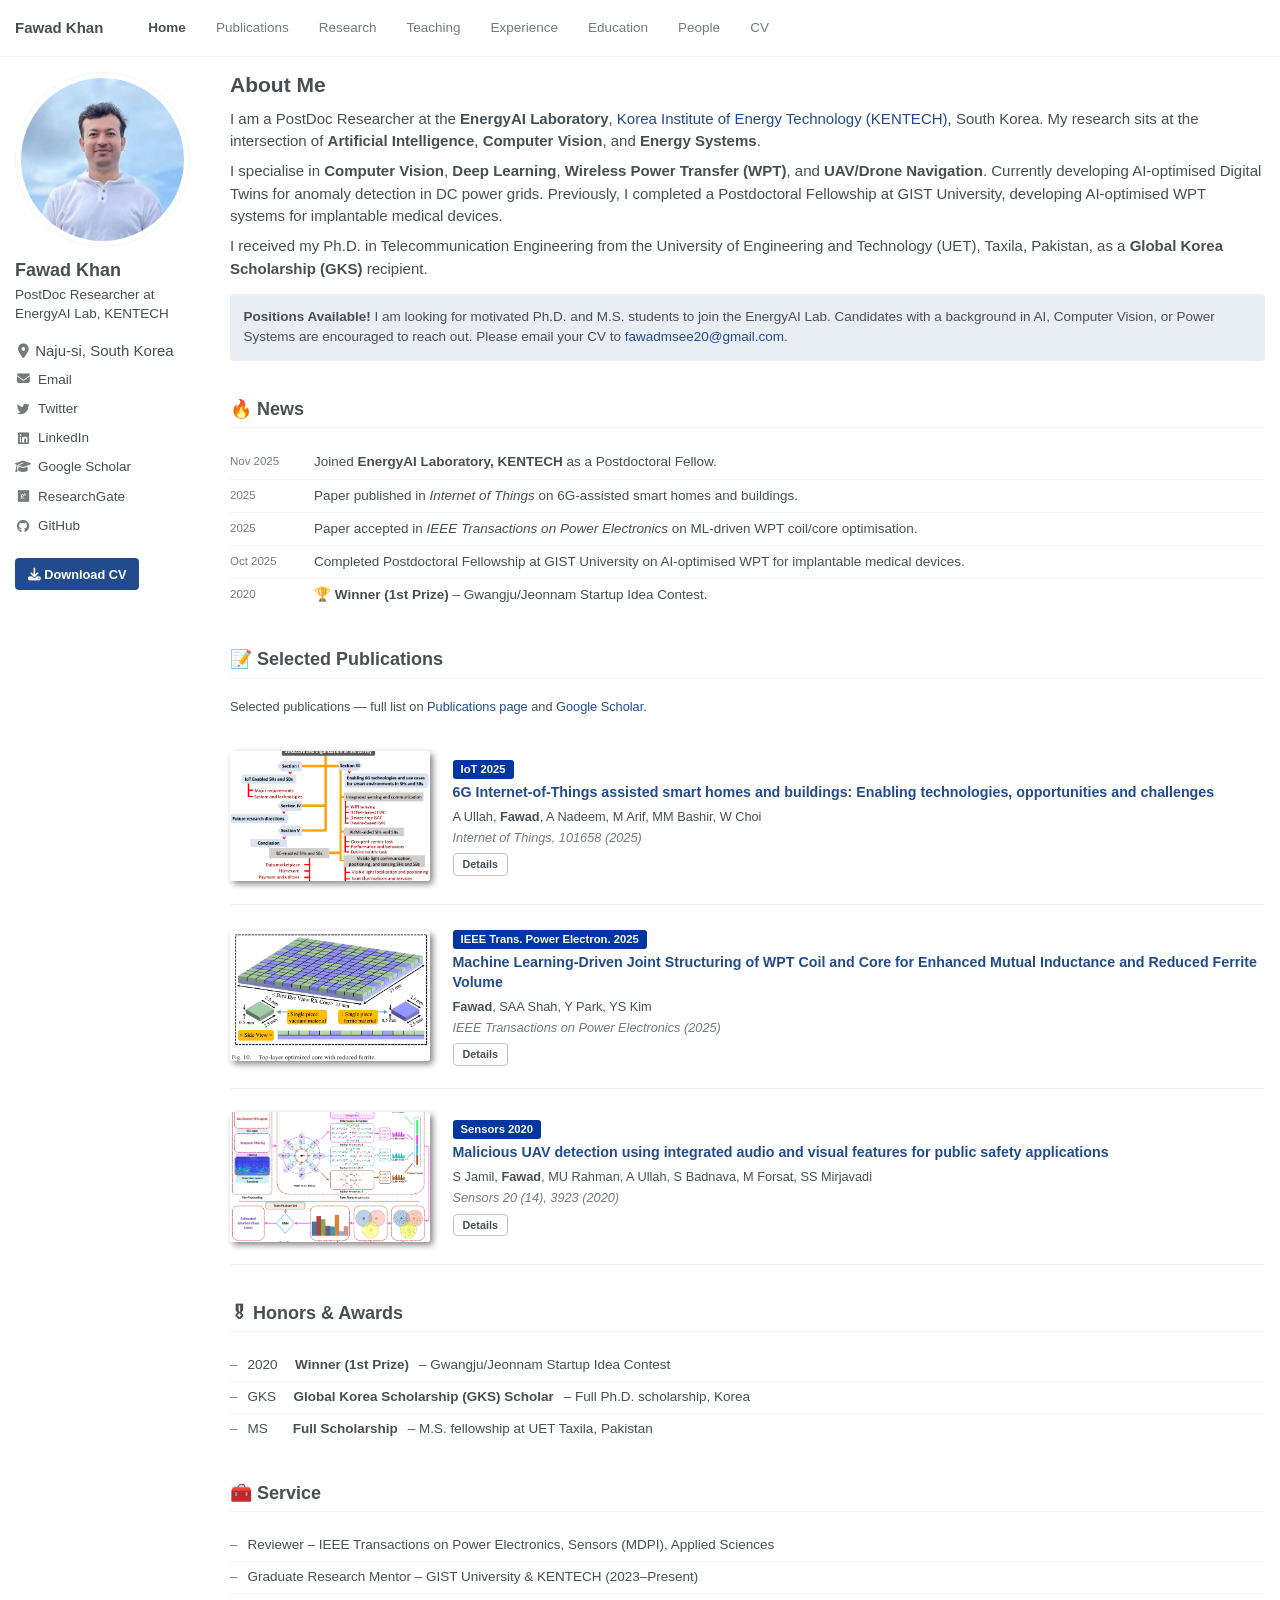
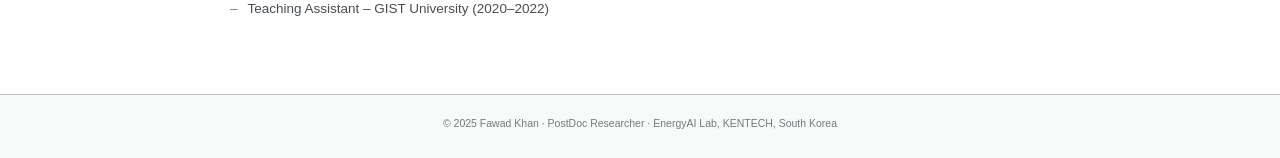
==== commit 268e217e: "Add real paper images: ioT.png, wpt1.png, sensors1.png" ====
--- a/index.html
+++ b/index.html
@@ -156,7 +156,7 @@
 
         <div class="paper-box">
           <div class="paper-box-image">
-            <img src="paper_placeholder.png" alt="Paper thumbnail" />
+            <img src="ioT.png" alt="IoT 2025 paper thumbnail" />
           </div>
           <div class="paper-box-text">
             <span class="venue-badge">IoT 2025</span>
@@ -171,7 +171,7 @@
 
         <div class="paper-box">
           <div class="paper-box-image">
-            <img src="paper_placeholder.png" alt="Paper thumbnail" />
+            <img src="wpt1.png" alt="WPT 2025 paper thumbnail" />
           </div>
           <div class="paper-box-text">
             <span class="venue-badge">IEEE Trans. Power Electron. 2025</span>
@@ -186,7 +186,7 @@
 
         <div class="paper-box">
           <div class="paper-box-image">
-            <img src="paper_placeholder.png" alt="Paper thumbnail" />
+            <img src="sensors1.png" alt="Sensors 2020 paper thumbnail" />
           </div>
           <div class="paper-box-text">
             <span class="venue-badge">Sensors 2020</span>
